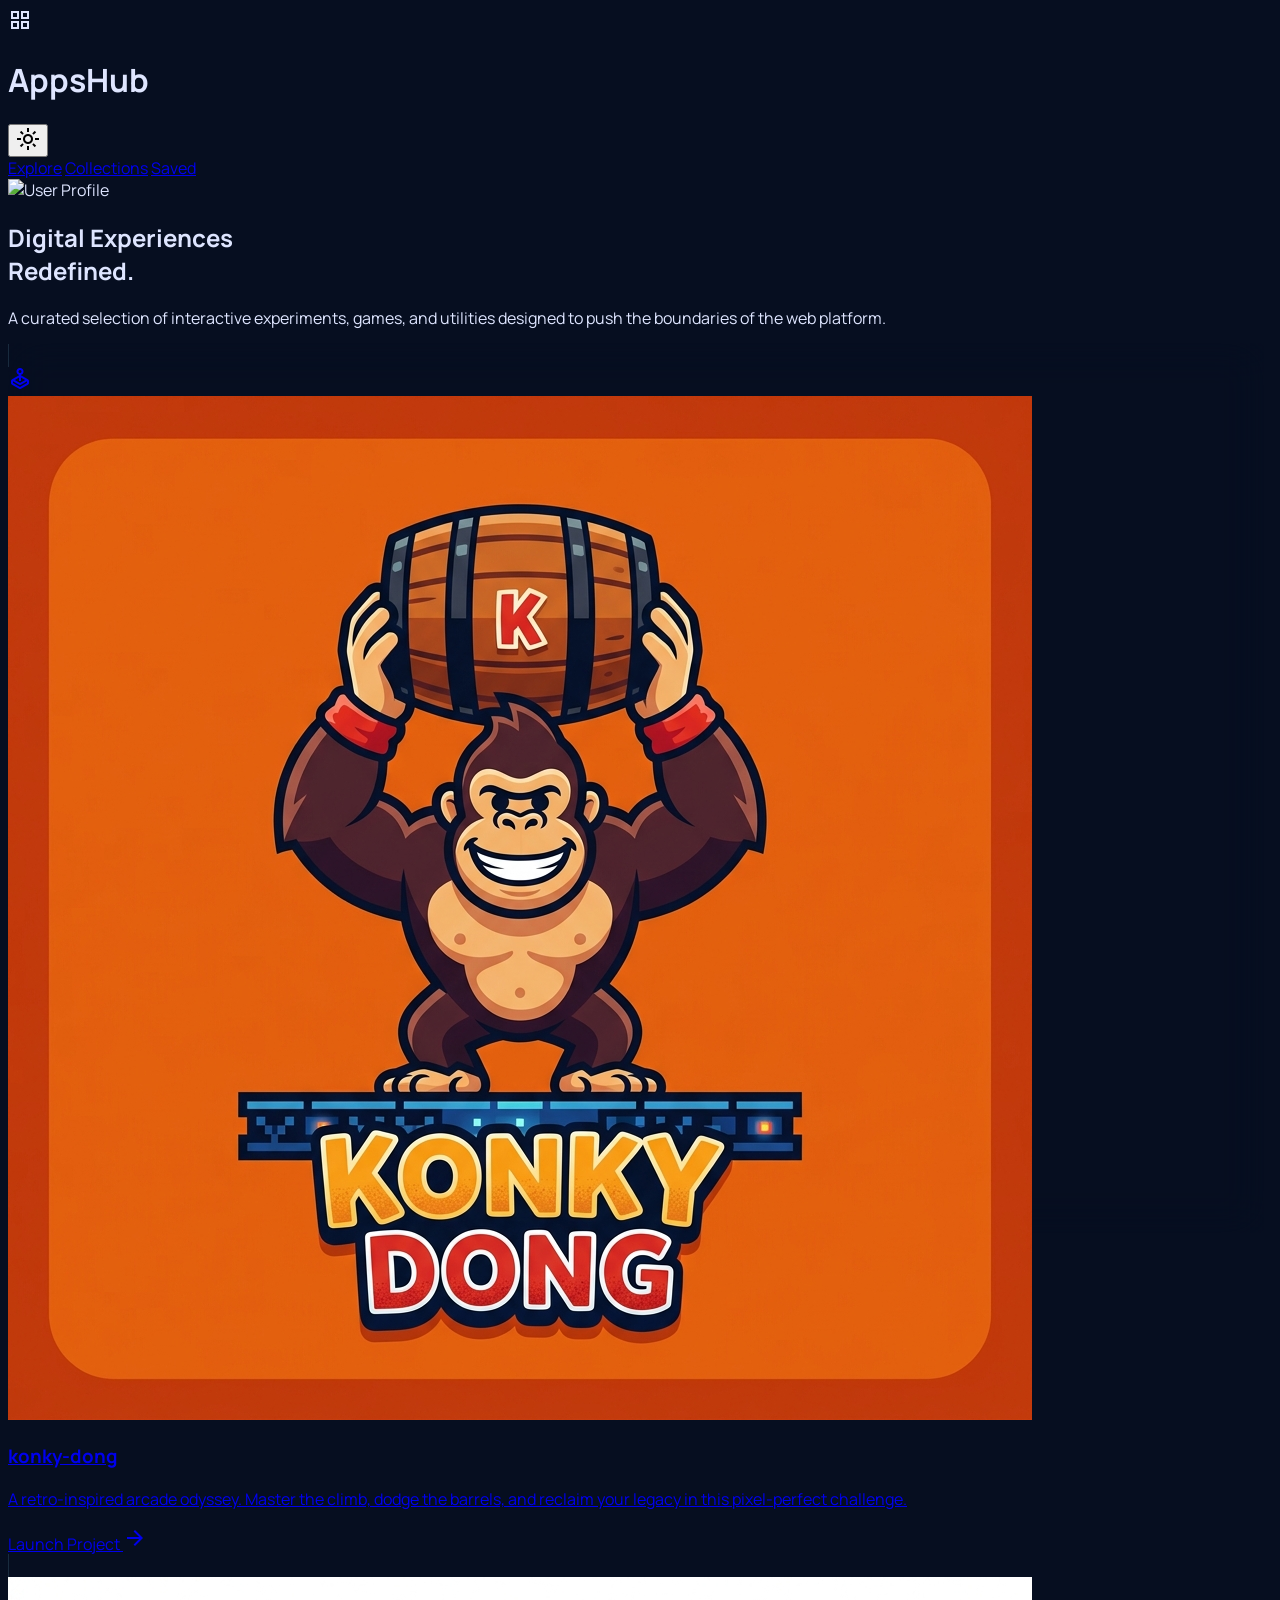
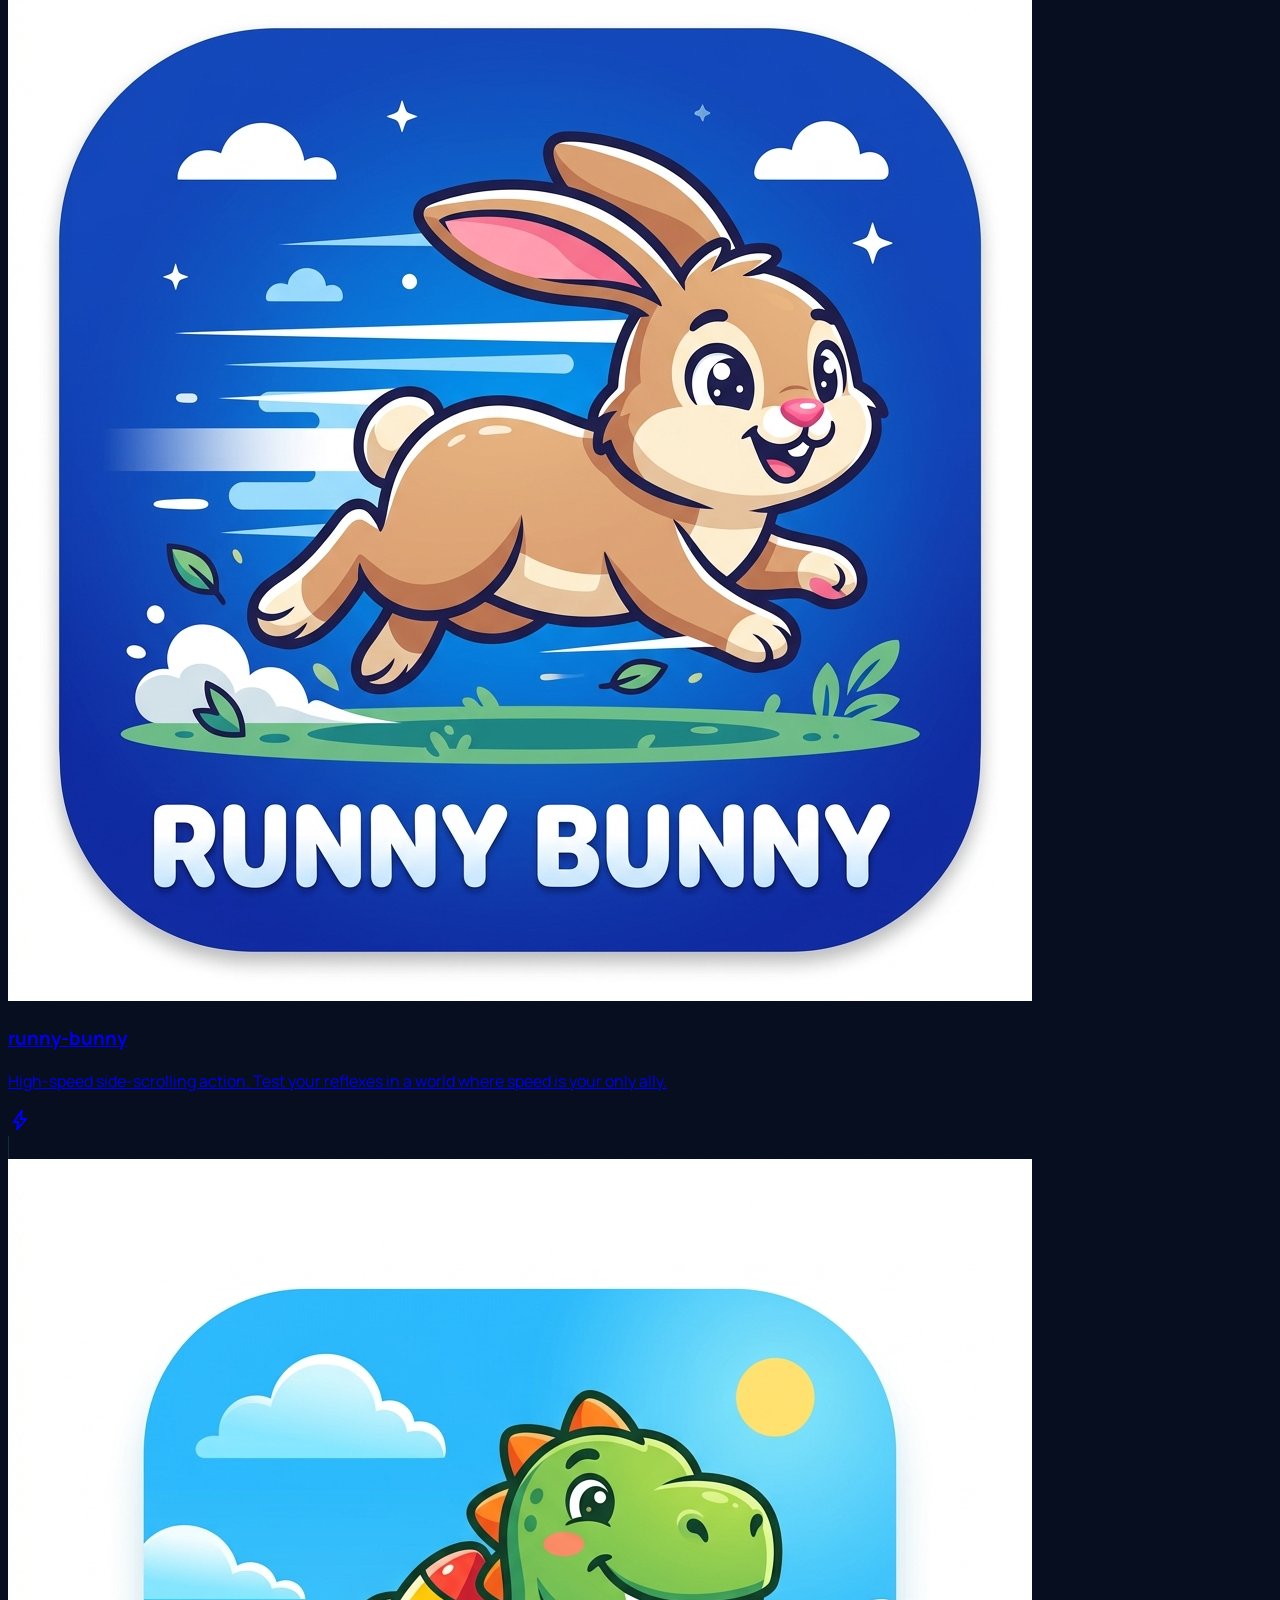
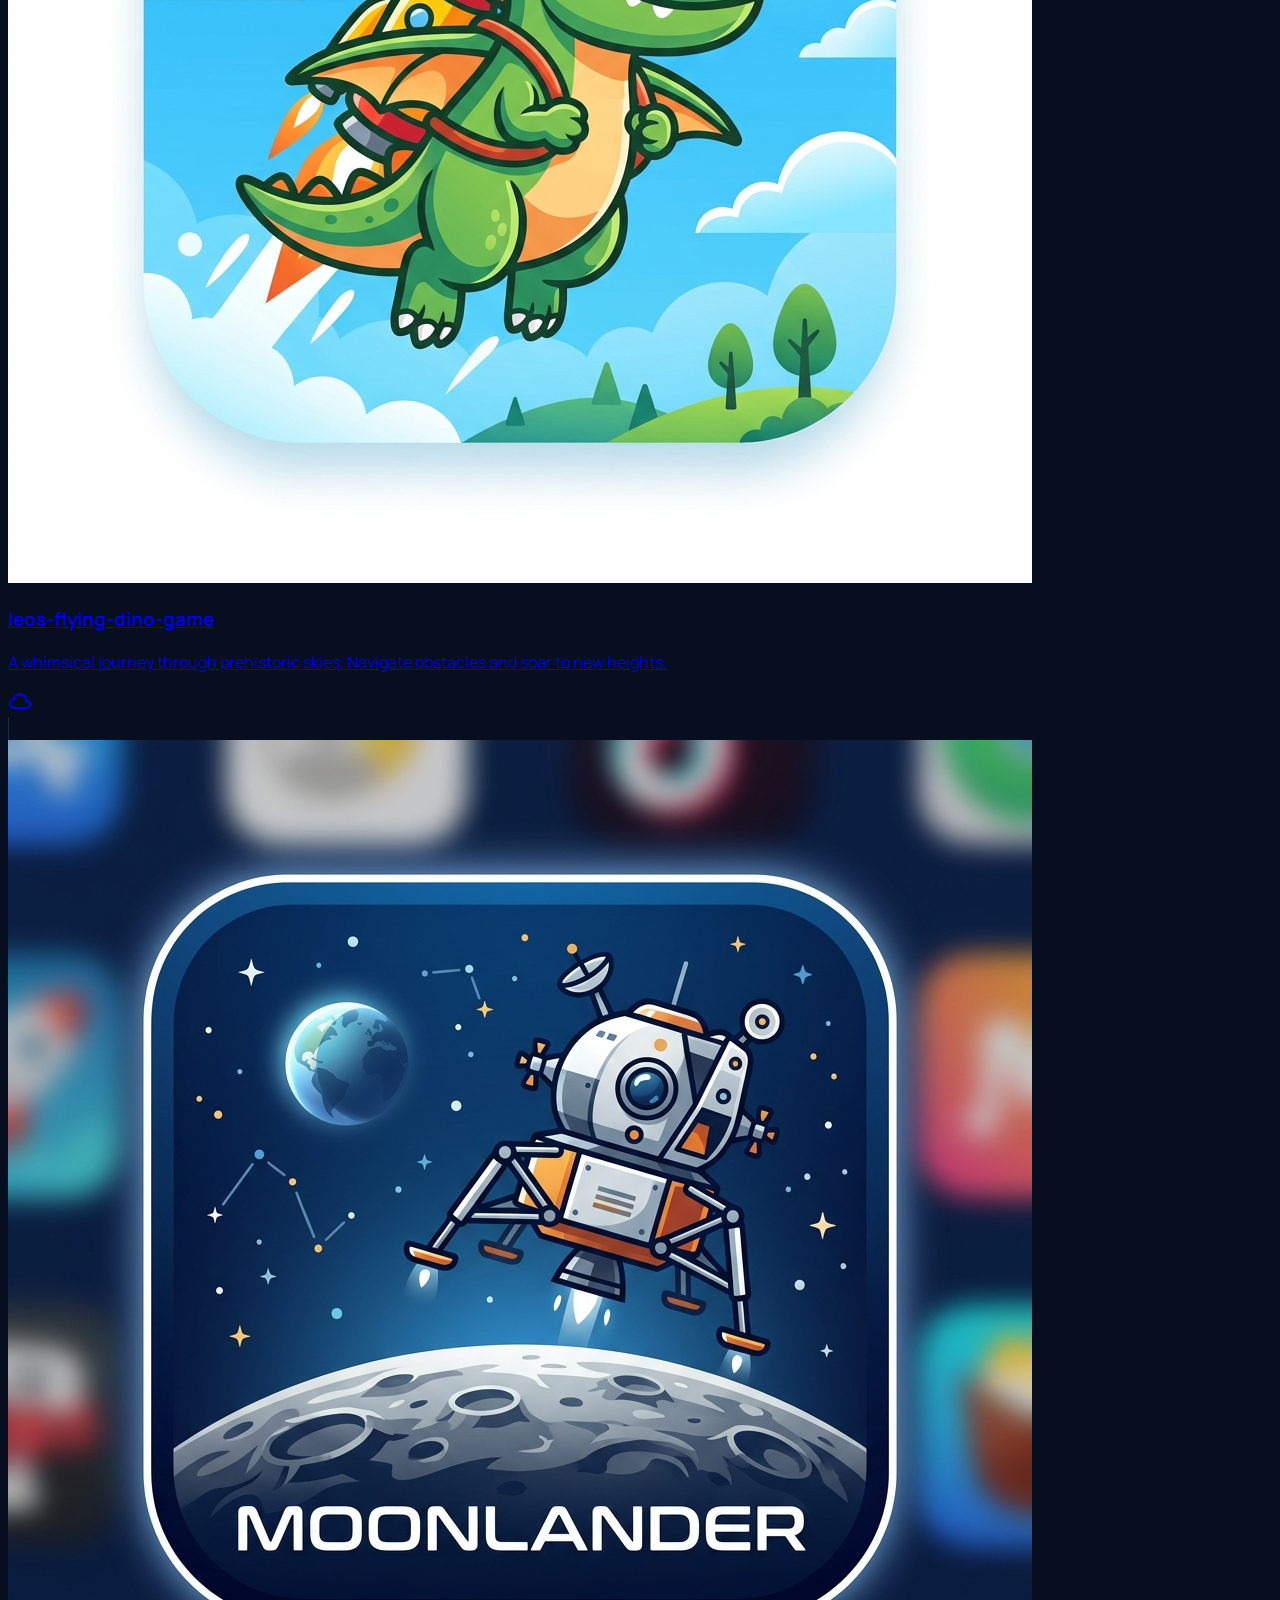
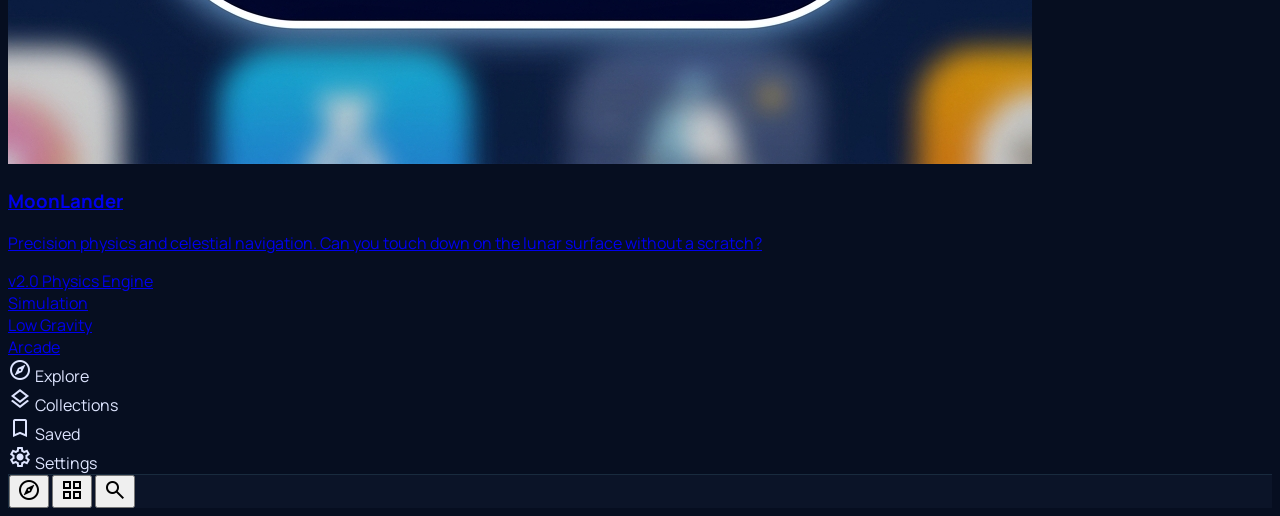
==== index.html @ 437bb584 "initialize AppsHub project with landing page, service worker, and app icons" ====
<!DOCTYPE html>

<html class="dark" lang="en"><head>
<meta charset="utf-8"/>
<meta content="width=device-width, initial-scale=1.0" name="viewport"/>
<title>AppsHub - The Ethereal Curator</title>
<script src="https://cdn.tailwindcss.com?plugins=forms,container-queries"></script>
<link href="https://fonts.googleapis.com/css2?family=Plus+Jakarta+Sans:wght@400;500;600;700;800&amp;family=Manrope:wght@400;500;600;700&amp;display=swap" rel="stylesheet"/>
<link href="https://fonts.googleapis.com/css2?family=Material+Symbols+Outlined:wght,FILL@100..700,0..1&amp;display=swap" rel="stylesheet"/>
<link href="https://fonts.googleapis.com/css2?family=Material+Symbols+Outlined:wght,FILL@100..700,0..1&amp;display=swap" rel="stylesheet"/>
<link rel="manifest" href="manifest.json">
<meta name="theme-color" content="#060e20">
<script>
    if ('serviceWorker' in navigator) {
        window.addEventListener('load', () => {
            navigator.serviceWorker.register('sw.js');
        });
    }

    // OS preference for dark mode
    if (localStorage.theme === 'dark' || (!('theme' in localStorage) && window.matchMedia('(prefers-color-scheme: dark)').matches)) {
        document.documentElement.classList.add('dark');
    } else {
        document.documentElement.classList.remove('dark');
    }

    function toggleTheme() {
        if (document.documentElement.classList.contains('dark')) {
            document.documentElement.classList.remove('dark');
            localStorage.theme = 'light';
        } else {
            document.documentElement.classList.add('dark');
            localStorage.theme = 'dark';
        }
    }
</script>
<script id="tailwind-config">
      tailwind.config = {
        darkMode: "class",
        theme: {
          extend: {
            "colors": {
                "on-primary-fixed": "#003f43",
                "tertiary-dim": "#874cff",
                "on-secondary-fixed-variant": "#950085",
                "tertiary": "#ac89ff",
                "surface-tint": "#8ff5ff",
                "surface-bright": "#1f2b49",
                "on-secondary-container": "#fff5f8",
                "surface-container": "#0f1930",
                "on-tertiary-fixed-variant": "#4700a7",
                "primary-dim": "#00deec",
                "on-tertiary": "#290067",
                "secondary-dim": "#ff59e3",
                "primary-fixed": "#00eefc",
                "on-secondary-fixed": "#640059",
                "surface-container-high": "#141f38",
                "on-background": "#dee5ff",
                "on-tertiary-container": "#f8f1ff",
                "error": "#ff716c",
                "on-error": "#490006",
                "on-error-container": "#ffa8a3",
                "surface-variant": "#192540",
                "background": "#060e20",
                "surface-container-highest": "#192540",
                "secondary-fixed-dim": "#ffa8e7",
                "error-dim": "#d7383b",
                "on-tertiary-fixed": "#1f0052",
                "inverse-primary": "#006a71",
                "error-container": "#9f0519",
                "on-secondary": "#42003a",
                "surface-dim": "#060e20",
                "primary": "#8ff5ff",
                "tertiary-fixed-dim": "#b190ff",
                "surface-container-low": "#091328",
                "on-surface-variant": "#a3aac4",
                "secondary-container": "#ad009b",
                "primary-fixed-dim": "#00deec",
                "tertiary-container": "#7000ff",
                "on-surface": "#dee5ff",
                "outline-variant": "#40485d",
                "on-primary-fixed-variant": "#005e64",
                "surface-container-lowest": "#000000",
                "inverse-on-surface": "#4d556b",
                "secondary": "#ff59e3",
                "secondary-fixed": "#ffbeeb",
                "inverse-surface": "#faf8ff",
                "on-primary": "#005d63",
                "primary-container": "#00eefc",
                "outline": "#6d758c",
                "surface": "#060e20",
                "on-primary-container": "#005359",
                "tertiary-fixed": "#bda1ff"
            },
            "borderRadius": {
                "DEFAULT": "0.25rem",
                "lg": "0.5rem",
                "xl": "1.5rem",
                "full": "9999px"
            },
            "fontFamily": {
                "headline": ["Plus Jakarta Sans"],
                "body": ["Manrope"],
                "label": ["Manrope"]
            }
          },
        },
      }
    </script>
<style>
        .material-symbols-outlined {
            font-variation-settings: 'FILL' 0, 'wght' 400, 'GRAD' 0, 'opsz' 24;
        }
        body {
            background-color: #060e20;
            color: #dee5ff;
            font-family: 'Manrope', sans-serif;
            overflow-x: hidden;
        }
        .glass-card {
            background: rgba(15, 25, 48, 0.6);
            backdrop-filter: blur(20px);
            border-top: 1px solid rgba(143, 245, 255, 0.1);
            border-left: 1px solid rgba(143, 245, 255, 0.1);
        }
    </style>
<style>
    body {
      min-height: max(884px, 100dvh);
    }
  </style>
  </head>
<body class="min-h-screen selection:bg-primary selection:text-on-primary">
<!-- TopAppBar Shell -->
<header class="fixed top-0 w-full z-50 flex justify-between items-center px-6 py-4 bg-[#060e20]/60 backdrop-blur-md shadow-[0_20px_40px_rgba(6,14,32,0.4)]">
<div class="flex items-center gap-4">
<span class="material-symbols-outlined text-[#00F0FF] text-2xl active:scale-95 transition-transform cursor-pointer" data-icon="grid_view">grid_view</span>
<h1 class="font-['Plus_Jakarta_Sans'] tracking-tighter text-2xl font-bold text-[#00F0FF]">AppsHub</h1>
</div>
<button onclick="toggleTheme()" class="ml-auto mr-4 w-10 h-10 rounded-full flex items-center justify-center bg-surface-container-high border border-primary/10 active:scale-95 transition-transform text-[#00F0FF]">
    <span class="material-symbols-outlined">light_mode</span>
</button>
<div class="hidden md:flex gap-8 items-center font-['Manrope'] text-sm uppercase tracking-widest font-medium">
<a class="text-[#00F0FF] hover:text-[#00F0FF] transition-colors" href="#">Explore</a>
<a class="text-[#a3aac4] hover:text-[#00F0FF] transition-colors" href="#">Collections</a>
<a class="text-[#a3aac4] hover:text-[#00F0FF] transition-colors" href="#">Saved</a>
</div>
<div class="w-10 h-10 rounded-full bg-surface-container-high flex items-center justify-center border border-primary/10 overflow-hidden active:scale-95 transition-transform cursor-pointer">
<img alt="User Profile" class="w-full h-full object-cover" data-alt="minimalist 3d avatar of a digital creator with neon cyan accents on a dark background" src="https://lh3.googleusercontent.com/aida-public/[base64]"/>
</div>
<div class="absolute bottom-0 left-0 right-0 bg-gradient-to-b from-[#00F0FF]/10 to-transparent h-[1px]"></div>
</header>
<main class="pt-32 pb-40 px-6 max-w-7xl mx-auto">
<!-- Hero Section -->
<section class="mb-20 text-center md:text-left">
<h2 class="font-headline text-5xl md:text-7xl font-extrabold tracking-tight mb-6 text-on-surface">
                Digital <span class="text-primary-fixed">Experiences</span><br/>Redefined.
            </h2>
<p class="font-body text-on-surface-variant text-lg max-w-2xl leading-relaxed">
                A curated selection of interactive experiments, games, and utilities designed to push the boundaries of the web platform.
            </p>
</section>
<!-- Project Grid (Asymmetrical Bento-inspired Layout) -->
<div class="grid grid-cols-1 md:grid-cols-12 gap-6">
<!-- Card 1: konky-dong -->
<a class="md:col-span-8 group relative overflow-hidden glass-card rounded-xl p-8 flex flex-col justify-between min-h-[400px] transition-all duration-500 hover:shadow-[0_0_50px_rgba(0,240,255,0.15)] active:scale-[0.98]" href="https://smeraner.github.io/konky-dong">
<div class="absolute top-0 right-0 p-8">
<span class="material-symbols-outlined text-primary-fixed text-6xl opacity-20 group-hover:opacity-40 transition-opacity" data-icon="joystick">joystick</span>
</div>
<div class="relative z-10">
<div class="w-12 h-12 rounded-full flex items-center justify-center mb-6 overflow-hidden">
<img src="assets/konky_dong_icon_1775982414871.png" alt="konky-dong" class="w-full h-full object-cover shadow-lg border border-primary/20 rounded-full">
</div>
<h3 class="font-headline text-3xl font-bold text-on-surface mb-2 tracking-tight">konky-dong</h3>
<p class="font-body text-on-surface-variant max-w-sm">A retro-inspired arcade odyssey. Master the climb, dodge the barrels, and reclaim your legacy in this pixel-perfect challenge.</p>
</div>
<div class="flex items-center gap-2 text-primary font-bold tracking-widest text-xs uppercase pt-8">
<span>Launch Project</span>
<span class="material-symbols-outlined text-sm" data-icon="arrow_forward">arrow_forward</span>
</div>
<div class="absolute inset-0 bg-gradient-to-br from-primary/5 to-transparent opacity-0 group-hover:opacity-100 transition-opacity"></div>
</a>
<!-- Card 2: runny-bunny -->
<a class="md:col-span-4 group relative overflow-hidden glass-card rounded-xl p-8 flex flex-col justify-between min-h-[400px] transition-all duration-500 hover:shadow-[0_0_50px_rgba(255,89,227,0.15)] active:scale-[0.98]" href="https://smeraner.github.io/runny-bunny">
<div class="relative z-10">
<div class="w-12 h-12 rounded-full flex items-center justify-center mb-6 overflow-hidden">
<img src="assets/runny_bunny_icon_1775982430842.png" alt="runny-bunny" class="w-full h-full object-cover shadow-lg border border-secondary/20 rounded-full">
</div>
<h3 class="font-headline text-2xl font-bold text-on-surface mb-2 tracking-tight">runny-bunny</h3>
<p class="font-body text-on-surface-variant text-sm">High-speed side-scrolling action. Test your reflexes in a world where speed is your only ally.</p>
</div>
<div class="relative mt-8 h-32 rounded-lg bg-surface-container-highest overflow-hidden">
<div class="absolute inset-0 bg-gradient-to-tr from-secondary/20 to-transparent"></div>
<span class="absolute bottom-4 right-4 material-symbols-outlined text-secondary/30 text-4xl" data-icon="bolt">bolt</span>
</div>
<div class="absolute inset-0 bg-gradient-to-br from-secondary/5 to-transparent opacity-0 group-hover:opacity-100 transition-opacity"></div>
</a>
<!-- Card 3: leos-flying-dino-game -->
<a class="md:col-span-5 group relative overflow-hidden glass-card rounded-xl p-8 flex flex-col justify-between min-h-[350px] transition-all duration-500 hover:shadow-[0_0_50px_rgba(143,245,255,0.1)] active:scale-[0.98]" href="https://smeraner.github.io/leos-flying-dino-game">
<div class="relative z-10">
<div class="w-12 h-12 rounded-full flex items-center justify-center mb-6 overflow-hidden">
<img src="assets/leos_dino_icon_1775982445099.png" alt="leos-flying-dino-game" class="w-full h-full object-cover shadow-lg border border-primary/20 rounded-full">
</div>
<h3 class="font-headline text-2xl font-bold text-on-surface mb-2 tracking-tight">leos-flying-dino-game</h3>
<p class="font-body text-on-surface-variant text-sm">A whimsical journey through prehistoric skies. Navigate obstacles and soar to new heights.</p>
</div>
<div class="absolute bottom-0 right-0 opacity-10 group-hover:opacity-20 transition-opacity p-4">
<span class="material-symbols-outlined text-9xl" data-icon="cloud">cloud</span>
</div>
</a>
<!-- Card 4: MoonLander -->
<a class="md:col-span-7 group relative overflow-hidden glass-card rounded-xl p-8 flex flex-col justify-between min-h-[350px] transition-all duration-500 hover:shadow-[0_0_50px_rgba(177,144,255,0.15)] active:scale-[0.98]" href="https://smeraner.github.io/MoonLander">
<div class="absolute top-0 right-0 w-full h-full">
<div class="absolute top-1/2 left-1/2 -translate-x-1/2 -translate-y-1/2 w-64 h-64 bg-tertiary/5 rounded-full blur-[80px]"></div>
</div>
<div class="relative z-10">
<div class="w-12 h-12 rounded-full flex items-center justify-center mb-6 overflow-hidden">
<img src="assets/moonlander_icon_1775982461334.png" alt="MoonLander" class="w-full h-full object-cover shadow-lg border border-tertiary/20 rounded-full">
</div>
<div class="flex justify-between items-start">
<div>
<h3 class="font-headline text-3xl font-bold text-on-surface mb-2 tracking-tight">MoonLander</h3>
<p class="font-body text-on-surface-variant max-w-md">Precision physics and celestial navigation. Can you touch down on the lunar surface without a scratch?</p>
</div>
<div class="hidden sm:block text-right">
<span class="block text-tertiary font-bold text-xl">v2.0</span>
<span class="text-on-surface-variant text-[10px] uppercase tracking-tighter">Physics Engine</span>
</div>
</div>
</div>
<div class="relative z-10 flex gap-4 pt-6 overflow-hidden">
<div class="px-4 py-2 rounded-full bg-surface-container-high text-xs font-medium border border-tertiary/10">Simulation</div>
<div class="px-4 py-2 rounded-full bg-surface-container-high text-xs font-medium border border-tertiary/10">Low Gravity</div>
<div class="px-4 py-2 rounded-full bg-surface-container-high text-xs font-medium border border-tertiary/10">Arcade</div>
</div>
</a>
</div>
</main>
<!-- BottomNavBar Shell (Mobile) -->
<nav class="md:hidden fixed bottom-0 w-full z-50 flex justify-around items-center pb-8 pt-2 bg-[#0b1426]/80 backdrop-blur-lg border-t border-[#00F0FF]/10 shadow-[0_-10px_30px_rgba(0,240,255,0.05)]">
<div class="flex flex-col items-center text-[#ff59e3] after:content-[''] after:w-1 after:h-1 after:bg-[#ff59e3] after:rounded-full after:mt-1 after:shadow-[0_0_10px_#ff59e3] cursor-pointer">
<span class="material-symbols-outlined" data-icon="explore">explore</span>
<span class="font-['Manrope'] text-[11px] font-medium uppercase tracking-widest mt-1">Explore</span>
</div>
<div class="flex flex-col items-center text-[#a3aac4] opacity-70 hover:text-[#00F0FF] transition-all cursor-pointer">
<span class="material-symbols-outlined" data-icon="layers">layers</span>
<span class="font-['Manrope'] text-[11px] font-medium uppercase tracking-widest mt-1">Collections</span>
</div>
<div class="flex flex-col items-center text-[#a3aac4] opacity-70 hover:text-[#00F0FF] transition-all cursor-pointer">
<span class="material-symbols-outlined" data-icon="bookmark">bookmark</span>
<span class="font-['Manrope'] text-[11px] font-medium uppercase tracking-widest mt-1">Saved</span>
</div>
<div class="flex flex-col items-center text-[#a3aac4] opacity-70 hover:text-[#00F0FF] transition-all cursor-pointer">
<span class="material-symbols-outlined" data-icon="settings">settings</span>
<span class="font-['Manrope'] text-[11px] font-medium uppercase tracking-widest mt-1">Settings</span>
</div>
</nav>
<!-- Desktop Floating Island Nav (Hidden in favor of TopAppBar but kept for structure) -->
<div class="hidden md:block fixed bottom-8 left-1/2 -translate-x-1/2 z-50">
<div class="flex gap-1 p-2 rounded-full glass-card border border-primary/10 shadow-2xl">
<button class="w-12 h-12 rounded-full flex items-center justify-center text-primary bg-primary/10 transition-all">
<span class="material-symbols-outlined" data-icon="explore">explore</span>
</button>
<button class="w-12 h-12 rounded-full flex items-center justify-center text-on-surface-variant hover:bg-surface-container-high transition-all">
<span class="material-symbols-outlined" data-icon="grid_view">grid_view</span>
</button>
<button class="w-12 h-12 rounded-full flex items-center justify-center text-on-surface-variant hover:bg-surface-container-high transition-all">
<span class="material-symbols-outlined" data-icon="search">search</span>
</button>
</div>
</div>
</body></html>
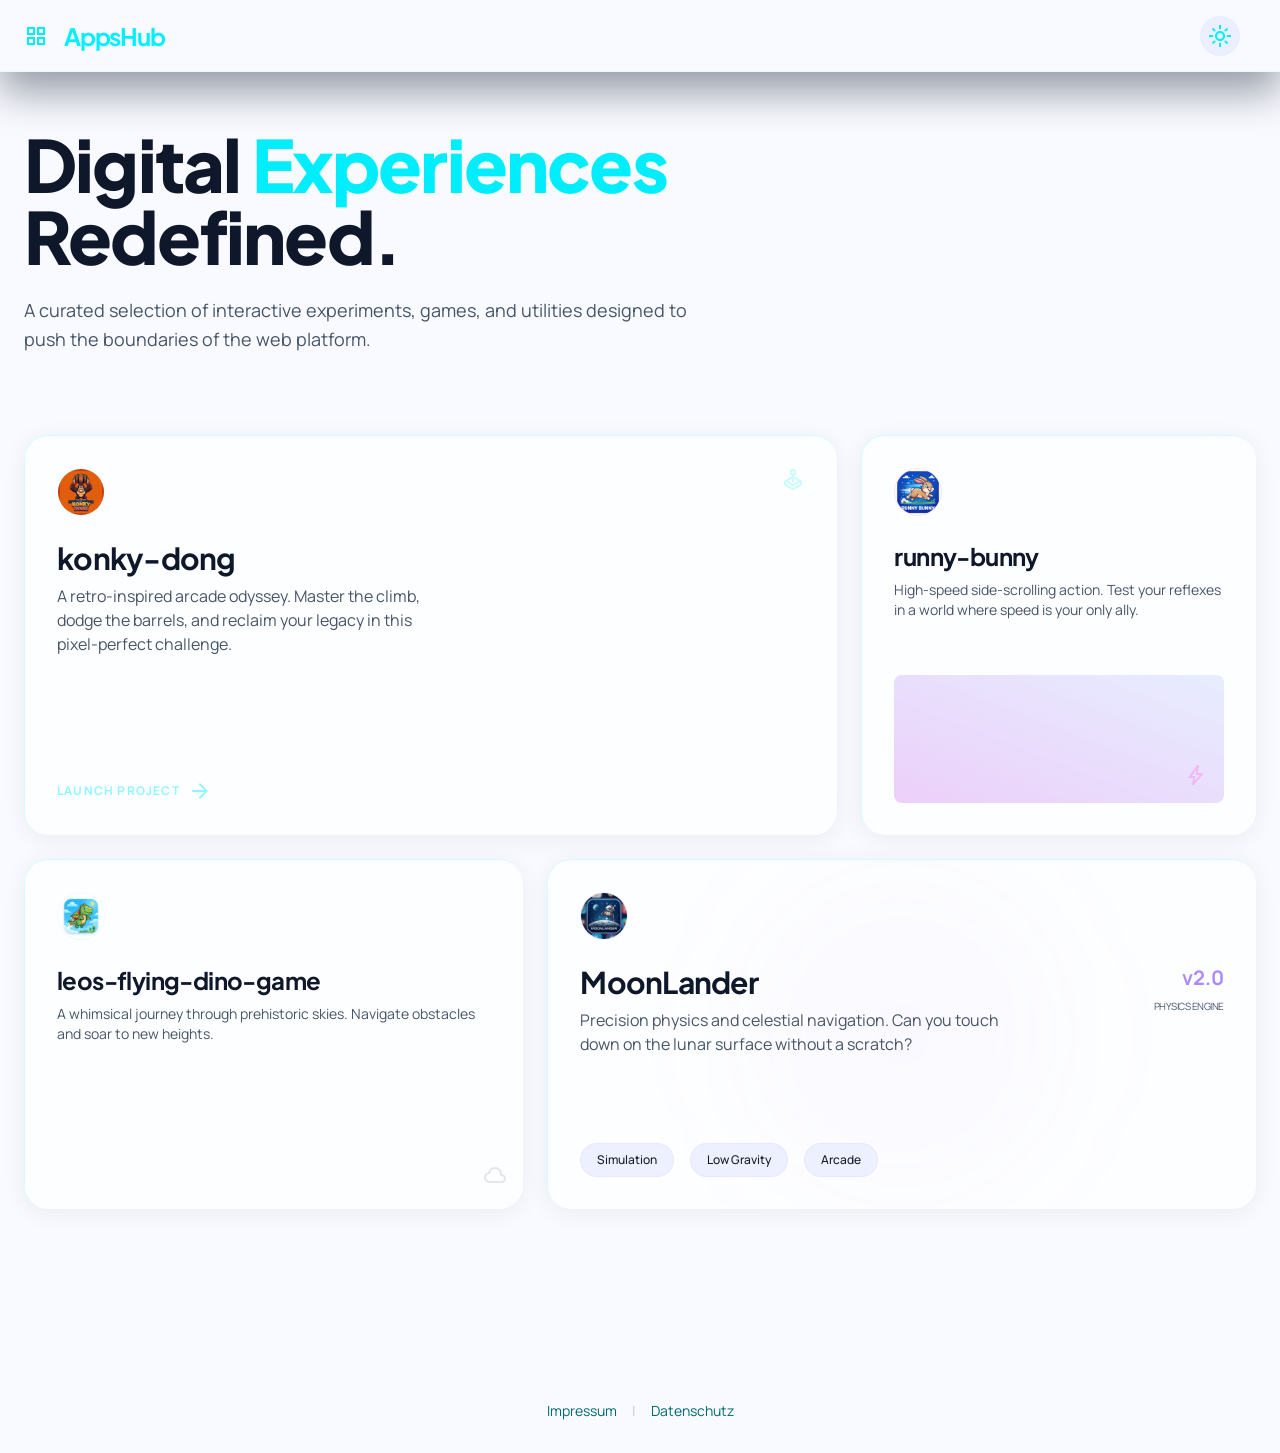
==== commit 94853b2d: "feat: implement Tailwind CSS styling, custom fonts, and static legal pages" ====
--- a/index.html
+++ b/index.html
@@ -1,13 +1,13 @@
 <!DOCTYPE html>
-
-<html class="dark" lang="en"><head>
+<html class="dark" lang="de">
+<head>
 <meta charset="utf-8"/>
 <meta content="width=device-width, initial-scale=1.0" name="viewport"/>
-<title>AppsHub - The Ethereal Curator</title>
-<script src="https://cdn.tailwindcss.com?plugins=forms,container-queries"></script>
-<link href="https://fonts.googleapis.com/css2?family=Plus+Jakarta+Sans:wght@400;500;600;700;800&amp;family=Manrope:wght@400;500;600;700&amp;display=swap" rel="stylesheet"/>
-<link href="https://fonts.googleapis.com/css2?family=Material+Symbols+Outlined:wght,FILL@100..700,0..1&amp;display=swap" rel="stylesheet"/>
-<link href="https://fonts.googleapis.com/css2?family=Material+Symbols+Outlined:wght,FILL@100..700,0..1&amp;display=swap" rel="stylesheet"/>
+<title>AppsHub – Game Gallery</title>
+<meta name="description" content="A curated gallery of interactive web games and experiments by smeraner. Play Konky Dong, Runny Bunny, Leo's Flying Dino Game, and MoonLander directly in your browser.">
+<!-- All resources self-hosted — zero external requests for GDPR compliance -->
+<link rel="stylesheet" href="style.css">
+<link rel="stylesheet" href="fonts.css">
 <link rel="manifest" href="manifest.json">
 <meta name="theme-color" content="#060e20">
 <script>
@@ -25,129 +25,64 @@
     }
 
     function toggleTheme() {
+        const icon = document.getElementById('theme-icon');
         if (document.documentElement.classList.contains('dark')) {
             document.documentElement.classList.remove('dark');
             localStorage.theme = 'light';
+            if (icon) icon.textContent = 'dark_mode';
         } else {
             document.documentElement.classList.add('dark');
             localStorage.theme = 'dark';
+            if (icon) icon.textContent = 'light_mode';
         }
     }
 </script>
-<script id="tailwind-config">
-      tailwind.config = {
-        darkMode: "class",
-        theme: {
-          extend: {
-            "colors": {
-                "on-primary-fixed": "#003f43",
-                "tertiary-dim": "#874cff",
-                "on-secondary-fixed-variant": "#950085",
-                "tertiary": "#ac89ff",
-                "surface-tint": "#8ff5ff",
-                "surface-bright": "#1f2b49",
-                "on-secondary-container": "#fff5f8",
-                "surface-container": "#0f1930",
-                "on-tertiary-fixed-variant": "#4700a7",
-                "primary-dim": "#00deec",
-                "on-tertiary": "#290067",
-                "secondary-dim": "#ff59e3",
-                "primary-fixed": "#00eefc",
-                "on-secondary-fixed": "#640059",
-                "surface-container-high": "#141f38",
-                "on-background": "#dee5ff",
-                "on-tertiary-container": "#f8f1ff",
-                "error": "#ff716c",
-                "on-error": "#490006",
-                "on-error-container": "#ffa8a3",
-                "surface-variant": "#192540",
-                "background": "#060e20",
-                "surface-container-highest": "#192540",
-                "secondary-fixed-dim": "#ffa8e7",
-                "error-dim": "#d7383b",
-                "on-tertiary-fixed": "#1f0052",
-                "inverse-primary": "#006a71",
-                "error-container": "#9f0519",
-                "on-secondary": "#42003a",
-                "surface-dim": "#060e20",
-                "primary": "#8ff5ff",
-                "tertiary-fixed-dim": "#b190ff",
-                "surface-container-low": "#091328",
-                "on-surface-variant": "#a3aac4",
-                "secondary-container": "#ad009b",
-                "primary-fixed-dim": "#00deec",
-                "tertiary-container": "#7000ff",
-                "on-surface": "#dee5ff",
-                "outline-variant": "#40485d",
-                "on-primary-fixed-variant": "#005e64",
-                "surface-container-lowest": "#000000",
-                "inverse-on-surface": "#4d556b",
-                "secondary": "#ff59e3",
-                "secondary-fixed": "#ffbeeb",
-                "inverse-surface": "#faf8ff",
-                "on-primary": "#005d63",
-                "primary-container": "#00eefc",
-                "outline": "#6d758c",
-                "surface": "#060e20",
-                "on-primary-container": "#005359",
-                "tertiary-fixed": "#bda1ff"
-            },
-            "borderRadius": {
-                "DEFAULT": "0.25rem",
-                "lg": "0.5rem",
-                "xl": "1.5rem",
-                "full": "9999px"
-            },
-            "fontFamily": {
-                "headline": ["Plus Jakarta Sans"],
-                "body": ["Manrope"],
-                "label": ["Manrope"]
-            }
-          },
-        },
-      }
-    </script>
-<style>
-        .material-symbols-outlined {
-            font-variation-settings: 'FILL' 0, 'wght' 400, 'GRAD' 0, 'opsz' 24;
-        }
-        body {
-            background-color: #060e20;
-            color: #dee5ff;
-            font-family: 'Manrope', sans-serif;
-            overflow-x: hidden;
-        }
-        .glass-card {
-            background: rgba(15, 25, 48, 0.6);
-            backdrop-filter: blur(20px);
-            border-top: 1px solid rgba(143, 245, 255, 0.1);
-            border-left: 1px solid rgba(143, 245, 255, 0.1);
-        }
-    </style>
 <style>
     body {
-      min-height: max(884px, 100dvh);
+        background-color: #060e20;
+        color: #dee5ff;
+        font-family: 'Manrope', sans-serif;
+        overflow-x: hidden;
+        min-height: max(884px, 100dvh);
     }
-  </style>
-  </head>
+    .glass-card {
+        background: rgba(15, 25, 48, 0.6);
+        backdrop-filter: blur(20px);
+        border-top: 1px solid rgba(143, 245, 255, 0.1);
+        border-left: 1px solid rgba(143, 245, 255, 0.1);
+    }
+    /* Light mode overrides */
+    html:not(.dark) body {
+        background-color: #f8faff;
+        color: #1a1a2e;
+    }
+    html:not(.dark) .glass-card {
+        background: rgba(255, 255, 255, 0.7);
+        border-top: 1px solid rgba(0, 240, 255, 0.15);
+        border-left: 1px solid rgba(0, 240, 255, 0.15);
+        box-shadow: 0 4px 24px rgba(0, 0, 0, 0.06);
+    }
+    html:not(.dark) .text-on-surface,
+    html:not(.dark) .font-headline { color: #0f172a; }
+    html:not(.dark) .text-on-surface-variant { color: #475569; }
+    html:not(.dark) header { background: rgba(248, 250, 255, 0.7) !important; }
+    html:not(.dark) nav { background: rgba(248, 250, 255, 0.85) !important; }
+    html:not(.dark) .bg-surface-container-high { background: rgba(226, 232, 255, 0.6); }
+    html:not(.dark) .bg-surface-container-highest { background: rgba(210, 220, 255, 0.5); }
+    html:not(.dark) footer { color: #475569; }
+    html:not(.dark) footer a { color: #006a71; }
+</style>
+</head>
 <body class="min-h-screen selection:bg-primary selection:text-on-primary">
 <!-- TopAppBar Shell -->
 <header class="fixed top-0 w-full z-50 flex justify-between items-center px-6 py-4 bg-[#060e20]/60 backdrop-blur-md shadow-[0_20px_40px_rgba(6,14,32,0.4)]">
 <div class="flex items-center gap-4">
-<span class="material-symbols-outlined text-[#00F0FF] text-2xl active:scale-95 transition-transform cursor-pointer" data-icon="grid_view">grid_view</span>
+<span class="material-symbols-outlined text-[#00F0FF] text-2xl">grid_view</span>
 <h1 class="font-['Plus_Jakarta_Sans'] tracking-tighter text-2xl font-bold text-[#00F0FF]">AppsHub</h1>
 </div>
-<button onclick="toggleTheme()" class="ml-auto mr-4 w-10 h-10 rounded-full flex items-center justify-center bg-surface-container-high border border-primary/10 active:scale-95 transition-transform text-[#00F0FF]">
-    <span class="material-symbols-outlined">light_mode</span>
+<button id="theme-toggle" onclick="toggleTheme()" aria-label="Farbschema wechseln" class="ml-auto mr-4 w-10 h-10 rounded-full flex items-center justify-center bg-surface-container-high border border-primary/10 active:scale-95 transition-transform text-[#00F0FF]">
+    <span id="theme-icon" class="material-symbols-outlined">light_mode</span>
 </button>
-<div class="hidden md:flex gap-8 items-center font-['Manrope'] text-sm uppercase tracking-widest font-medium">
-<a class="text-[#00F0FF] hover:text-[#00F0FF] transition-colors" href="#">Explore</a>
-<a class="text-[#a3aac4] hover:text-[#00F0FF] transition-colors" href="#">Collections</a>
-<a class="text-[#a3aac4] hover:text-[#00F0FF] transition-colors" href="#">Saved</a>
-</div>
-<div class="w-10 h-10 rounded-full bg-surface-container-high flex items-center justify-center border border-primary/10 overflow-hidden active:scale-95 transition-transform cursor-pointer">
-<img alt="User Profile" class="w-full h-full object-cover" data-alt="minimalist 3d avatar of a digital creator with neon cyan accents on a dark background" src="https://lh3.googleusercontent.com/aida-public/[base64]"/>
-</div>
 <div class="absolute bottom-0 left-0 right-0 bg-gradient-to-b from-[#00F0FF]/10 to-transparent h-[1px]"></div>
 </header>
 <main class="pt-32 pb-40 px-6 max-w-7xl mx-auto">
@@ -163,59 +98,59 @@
 <!-- Project Grid (Asymmetrical Bento-inspired Layout) -->
 <div class="grid grid-cols-1 md:grid-cols-12 gap-6">
 <!-- Card 1: konky-dong -->
-<a class="md:col-span-8 group relative overflow-hidden glass-card rounded-xl p-8 flex flex-col justify-between min-h-[400px] transition-all duration-500 hover:shadow-[0_0_50px_rgba(0,240,255,0.15)] active:scale-[0.98]" href="https://smeraner.github.io/konky-dong">
+<a id="card-konky-dong" class="md:col-span-8 group relative overflow-hidden glass-card rounded-xl p-8 flex flex-col justify-between min-h-[400px] transition-all duration-500 hover:shadow-[0_0_50px_rgba(0,240,255,0.15)] active:scale-[0.98]" href="https://smeraner.github.io/konky-dong">
 <div class="absolute top-0 right-0 p-8">
-<span class="material-symbols-outlined text-primary-fixed text-6xl opacity-20 group-hover:opacity-40 transition-opacity" data-icon="joystick">joystick</span>
+<span class="material-symbols-outlined text-primary-fixed text-6xl opacity-20 group-hover:opacity-40 transition-opacity">joystick</span>
 </div>
 <div class="relative z-10">
 <div class="w-12 h-12 rounded-full flex items-center justify-center mb-6 overflow-hidden">
-<img src="assets/konky_dong_icon_1775982414871.png" alt="konky-dong" class="w-full h-full object-cover shadow-lg border border-primary/20 rounded-full">
+<img src="assets/konky_dong_icon_1775982414871.png" alt="konky-dong" class="w-full h-full object-cover shadow-lg border border-primary/20 rounded-full" loading="lazy">
 </div>
 <h3 class="font-headline text-3xl font-bold text-on-surface mb-2 tracking-tight">konky-dong</h3>
 <p class="font-body text-on-surface-variant max-w-sm">A retro-inspired arcade odyssey. Master the climb, dodge the barrels, and reclaim your legacy in this pixel-perfect challenge.</p>
 </div>
 <div class="flex items-center gap-2 text-primary font-bold tracking-widest text-xs uppercase pt-8">
 <span>Launch Project</span>
-<span class="material-symbols-outlined text-sm" data-icon="arrow_forward">arrow_forward</span>
+<span class="material-symbols-outlined text-sm">arrow_forward</span>
 </div>
 <div class="absolute inset-0 bg-gradient-to-br from-primary/5 to-transparent opacity-0 group-hover:opacity-100 transition-opacity"></div>
 </a>
 <!-- Card 2: runny-bunny -->
-<a class="md:col-span-4 group relative overflow-hidden glass-card rounded-xl p-8 flex flex-col justify-between min-h-[400px] transition-all duration-500 hover:shadow-[0_0_50px_rgba(255,89,227,0.15)] active:scale-[0.98]" href="https://smeraner.github.io/runny-bunny">
+<a id="card-runny-bunny" class="md:col-span-4 group relative overflow-hidden glass-card rounded-xl p-8 flex flex-col justify-between min-h-[400px] transition-all duration-500 hover:shadow-[0_0_50px_rgba(255,89,227,0.15)] active:scale-[0.98]" href="https://smeraner.github.io/runny-bunny">
 <div class="relative z-10">
 <div class="w-12 h-12 rounded-full flex items-center justify-center mb-6 overflow-hidden">
-<img src="assets/runny_bunny_icon_1775982430842.png" alt="runny-bunny" class="w-full h-full object-cover shadow-lg border border-secondary/20 rounded-full">
+<img src="assets/runny_bunny_icon_1775982430842.png" alt="runny-bunny" class="w-full h-full object-cover shadow-lg border border-secondary/20 rounded-full" loading="lazy">
 </div>
 <h3 class="font-headline text-2xl font-bold text-on-surface mb-2 tracking-tight">runny-bunny</h3>
 <p class="font-body text-on-surface-variant text-sm">High-speed side-scrolling action. Test your reflexes in a world where speed is your only ally.</p>
 </div>
 <div class="relative mt-8 h-32 rounded-lg bg-surface-container-highest overflow-hidden">
 <div class="absolute inset-0 bg-gradient-to-tr from-secondary/20 to-transparent"></div>
-<span class="absolute bottom-4 right-4 material-symbols-outlined text-secondary/30 text-4xl" data-icon="bolt">bolt</span>
+<span class="absolute bottom-4 right-4 material-symbols-outlined text-secondary/30 text-4xl">bolt</span>
 </div>
 <div class="absolute inset-0 bg-gradient-to-br from-secondary/5 to-transparent opacity-0 group-hover:opacity-100 transition-opacity"></div>
 </a>
 <!-- Card 3: leos-flying-dino-game -->
-<a class="md:col-span-5 group relative overflow-hidden glass-card rounded-xl p-8 flex flex-col justify-between min-h-[350px] transition-all duration-500 hover:shadow-[0_0_50px_rgba(143,245,255,0.1)] active:scale-[0.98]" href="https://smeraner.github.io/leos-flying-dino-game">
+<a id="card-leos-dino" class="md:col-span-5 group relative overflow-hidden glass-card rounded-xl p-8 flex flex-col justify-between min-h-[350px] transition-all duration-500 hover:shadow-[0_0_50px_rgba(143,245,255,0.1)] active:scale-[0.98]" href="https://smeraner.github.io/leos-flying-dino-game">
 <div class="relative z-10">
 <div class="w-12 h-12 rounded-full flex items-center justify-center mb-6 overflow-hidden">
-<img src="assets/leos_dino_icon_1775982445099.png" alt="leos-flying-dino-game" class="w-full h-full object-cover shadow-lg border border-primary/20 rounded-full">
+<img src="assets/leos_dino_icon_1775982445099.png" alt="leos-flying-dino-game" class="w-full h-full object-cover shadow-lg border border-primary/20 rounded-full" loading="lazy">
 </div>
 <h3 class="font-headline text-2xl font-bold text-on-surface mb-2 tracking-tight">leos-flying-dino-game</h3>
 <p class="font-body text-on-surface-variant text-sm">A whimsical journey through prehistoric skies. Navigate obstacles and soar to new heights.</p>
 </div>
 <div class="absolute bottom-0 right-0 opacity-10 group-hover:opacity-20 transition-opacity p-4">
-<span class="material-symbols-outlined text-9xl" data-icon="cloud">cloud</span>
+<span class="material-symbols-outlined text-9xl">cloud</span>
 </div>
 </a>
 <!-- Card 4: MoonLander -->
-<a class="md:col-span-7 group relative overflow-hidden glass-card rounded-xl p-8 flex flex-col justify-between min-h-[350px] transition-all duration-500 hover:shadow-[0_0_50px_rgba(177,144,255,0.15)] active:scale-[0.98]" href="https://smeraner.github.io/MoonLander">
+<a id="card-moonlander" class="md:col-span-7 group relative overflow-hidden glass-card rounded-xl p-8 flex flex-col justify-between min-h-[350px] transition-all duration-500 hover:shadow-[0_0_50px_rgba(177,144,255,0.15)] active:scale-[0.98]" href="https://smeraner.github.io/MoonLander">
 <div class="absolute top-0 right-0 w-full h-full">
 <div class="absolute top-1/2 left-1/2 -translate-x-1/2 -translate-y-1/2 w-64 h-64 bg-tertiary/5 rounded-full blur-[80px]"></div>
 </div>
 <div class="relative z-10">
 <div class="w-12 h-12 rounded-full flex items-center justify-center mb-6 overflow-hidden">
-<img src="assets/moonlander_icon_1775982461334.png" alt="MoonLander" class="w-full h-full object-cover shadow-lg border border-tertiary/20 rounded-full">
+<img src="assets/moonlander_icon_1775982461334.png" alt="MoonLander" class="w-full h-full object-cover shadow-lg border border-tertiary/20 rounded-full" loading="lazy">
 </div>
 <div class="flex justify-between items-start">
 <div>
@@ -236,37 +171,12 @@
 </a>
 </div>
 </main>
-<!-- BottomNavBar Shell (Mobile) -->
-<nav class="md:hidden fixed bottom-0 w-full z-50 flex justify-around items-center pb-8 pt-2 bg-[#0b1426]/80 backdrop-blur-lg border-t border-[#00F0FF]/10 shadow-[0_-10px_30px_rgba(0,240,255,0.05)]">
-<div class="flex flex-col items-center text-[#ff59e3] after:content-[''] after:w-1 after:h-1 after:bg-[#ff59e3] after:rounded-full after:mt-1 after:shadow-[0_0_10px_#ff59e3] cursor-pointer">
-<span class="material-symbols-outlined" data-icon="explore">explore</span>
-<span class="font-['Manrope'] text-[11px] font-medium uppercase tracking-widest mt-1">Explore</span>
-</div>
-<div class="flex flex-col items-center text-[#a3aac4] opacity-70 hover:text-[#00F0FF] transition-all cursor-pointer">
-<span class="material-symbols-outlined" data-icon="layers">layers</span>
-<span class="font-['Manrope'] text-[11px] font-medium uppercase tracking-widest mt-1">Collections</span>
-</div>
-<div class="flex flex-col items-center text-[#a3aac4] opacity-70 hover:text-[#00F0FF] transition-all cursor-pointer">
-<span class="material-symbols-outlined" data-icon="bookmark">bookmark</span>
-<span class="font-['Manrope'] text-[11px] font-medium uppercase tracking-widest mt-1">Saved</span>
-</div>
-<div class="flex flex-col items-center text-[#a3aac4] opacity-70 hover:text-[#00F0FF] transition-all cursor-pointer">
-<span class="material-symbols-outlined" data-icon="settings">settings</span>
-<span class="font-['Manrope'] text-[11px] font-medium uppercase tracking-widest mt-1">Settings</span>
-</div>
-</nav>
-<!-- Desktop Floating Island Nav (Hidden in favor of TopAppBar but kept for structure) -->
-<div class="hidden md:block fixed bottom-8 left-1/2 -translate-x-1/2 z-50">
-<div class="flex gap-1 p-2 rounded-full glass-card border border-primary/10 shadow-2xl">
-<button class="w-12 h-12 rounded-full flex items-center justify-center text-primary bg-primary/10 transition-all">
-<span class="material-symbols-outlined" data-icon="explore">explore</span>
-</button>
-<button class="w-12 h-12 rounded-full flex items-center justify-center text-on-surface-variant hover:bg-surface-container-high transition-all">
-<span class="material-symbols-outlined" data-icon="grid_view">grid_view</span>
-</button>
-<button class="w-12 h-12 rounded-full flex items-center justify-center text-on-surface-variant hover:bg-surface-container-high transition-all">
-<span class="material-symbols-outlined" data-icon="search">search</span>
-</button>
-</div>
-</div>
-</body></html>+
+<!-- Footer with legal links -->
+<footer class="text-center py-8 px-6 text-sm text-on-surface-variant font-body" style="font-family: 'Manrope', sans-serif;">
+  <a href="impressum.html" class="text-primary-dim hover:underline mx-3">Impressum</a>
+  <span class="opacity-30">|</span>
+  <a href="datenschutz.html" class="text-primary-dim hover:underline mx-3">Datenschutz</a>
+</footer>
+</body>
+</html>
--- a/style.css
+++ b/style.css
@@ -0,0 +1 @@
+*,:after,:before{--tw-border-spacing-x:0;--tw-border-spacing-y:0;--tw-translate-x:0;--tw-translate-y:0;--tw-rotate:0;--tw-skew-x:0;--tw-skew-y:0;--tw-scale-x:1;--tw-scale-y:1;--tw-pan-x: ;--tw-pan-y: ;--tw-pinch-zoom: ;--tw-scroll-snap-strictness:proximity;--tw-gradient-from-position: ;--tw-gradient-via-position: ;--tw-gradient-to-position: ;--tw-ordinal: ;--tw-slashed-zero: ;--tw-numeric-figure: ;--tw-numeric-spacing: ;--tw-numeric-fraction: ;--tw-ring-inset: ;--tw-ring-offset-width:0px;--tw-ring-offset-color:#fff;--tw-ring-color:rgba(59,130,246,.5);--tw-ring-offset-shadow:0 0 #0000;--tw-ring-shadow:0 0 #0000;--tw-shadow:0 0 #0000;--tw-shadow-colored:0 0 #0000;--tw-blur: ;--tw-brightness: ;--tw-contrast: ;--tw-grayscale: ;--tw-hue-rotate: ;--tw-invert: ;--tw-saturate: ;--tw-sepia: ;--tw-drop-shadow: ;--tw-backdrop-blur: ;--tw-backdrop-brightness: ;--tw-backdrop-contrast: ;--tw-backdrop-grayscale: ;--tw-backdrop-hue-rotate: ;--tw-backdrop-invert: ;--tw-backdrop-opacity: ;--tw-backdrop-saturate: ;--tw-backdrop-sepia: ;--tw-contain-size: ;--tw-contain-layout: ;--tw-contain-paint: ;--tw-contain-style: }::backdrop{--tw-border-spacing-x:0;--tw-border-spacing-y:0;--tw-translate-x:0;--tw-translate-y:0;--tw-rotate:0;--tw-skew-x:0;--tw-skew-y:0;--tw-scale-x:1;--tw-scale-y:1;--tw-pan-x: ;--tw-pan-y: ;--tw-pinch-zoom: ;--tw-scroll-snap-strictness:proximity;--tw-gradient-from-position: ;--tw-gradient-via-position: ;--tw-gradient-to-position: ;--tw-ordinal: ;--tw-slashed-zero: ;--tw-numeric-figure: ;--tw-numeric-spacing: ;--tw-numeric-fraction: ;--tw-ring-inset: ;--tw-ring-offset-width:0px;--tw-ring-offset-color:#fff;--tw-ring-color:rgba(59,130,246,.5);--tw-ring-offset-shadow:0 0 #0000;--tw-ring-shadow:0 0 #0000;--tw-shadow:0 0 #0000;--tw-shadow-colored:0 0 #0000;--tw-blur: ;--tw-brightness: ;--tw-contrast: ;--tw-grayscale: ;--tw-hue-rotate: ;--tw-invert: ;--tw-saturate: ;--tw-sepia: ;--tw-drop-shadow: ;--tw-backdrop-blur: ;--tw-backdrop-brightness: ;--tw-backdrop-contrast: ;--tw-backdrop-grayscale: ;--tw-backdrop-hue-rotate: ;--tw-backdrop-invert: ;--tw-backdrop-opacity: ;--tw-backdrop-saturate: ;--tw-backdrop-sepia: ;--tw-contain-size: ;--tw-contain-layout: ;--tw-contain-paint: ;--tw-contain-style: }/*! tailwindcss v3.4.19 | MIT License | https://tailwindcss.com*/*,:after,:before{box-sizing:border-box;border:0 solid #e5e7eb}:after,:before{--tw-content:""}:host,html{line-height:1.5;-webkit-text-size-adjust:100%;-moz-tab-size:4;-o-tab-size:4;tab-size:4;font-family:ui-sans-serif,system-ui,sans-serif,Apple Color Emoji,Segoe UI Emoji,Segoe UI Symbol,Noto Color Emoji;font-feature-settings:normal;font-variation-settings:normal;-webkit-tap-highlight-color:transparent}body{margin:0;line-height:inherit}hr{height:0;color:inherit;border-top-width:1px}abbr:where([title]){-webkit-text-decoration:underline dotted;text-decoration:underline dotted}h1,h2,h3,h4,h5,h6{font-size:inherit;font-weight:inherit}a{color:inherit;text-decoration:inherit}b,strong{font-weight:bolder}code,kbd,pre,samp{font-family:ui-monospace,SFMono-Regular,Menlo,Monaco,Consolas,Liberation Mono,Courier New,monospace;font-feature-settings:normal;font-variation-settings:normal;font-size:1em}small{font-size:80%}sub,sup{font-size:75%;line-height:0;position:relative;vertical-align:baseline}sub{bottom:-.25em}sup{top:-.5em}table{text-indent:0;border-color:inherit;border-collapse:collapse}button,input,optgroup,select,textarea{font-family:inherit;font-feature-settings:inherit;font-variation-settings:inherit;font-size:100%;font-weight:inherit;line-height:inherit;letter-spacing:inherit;color:inherit;margin:0;padding:0}button,select{text-transform:none}button,input:where([type=button]),input:where([type=reset]),input:where([type=submit]){-webkit-appearance:button;background-color:transparent;background-image:none}:-moz-focusring{outline:auto}:-moz-ui-invalid{box-shadow:none}progress{vertical-align:baseline}::-webkit-inner-spin-button,::-webkit-outer-spin-button{height:auto}[type=search]{-webkit-appearance:textfield;outline-offset:-2px}::-webkit-search-decoration{-webkit-appearance:none}::-webkit-file-upload-button{-webkit-appearance:button;font:inherit}summary{display:list-item}blockquote,dd,dl,figure,h1,h2,h3,h4,h5,h6,hr,p,pre{margin:0}fieldset{margin:0}fieldset,legend{padding:0}menu,ol,ul{list-style:none;margin:0;padding:0}dialog{padding:0}textarea{resize:vertical}input::-moz-placeholder,textarea::-moz-placeholder{opacity:1;color:#9ca3af}input::placeholder,textarea::placeholder{opacity:1;color:#9ca3af}[role=button],button{cursor:pointer}:disabled{cursor:default}audio,canvas,embed,iframe,img,object,svg,video{display:block;vertical-align:middle}img,video{max-width:100%;height:auto}[hidden]:where(:not([hidden=until-found])){display:none}.fixed{position:fixed}.absolute{position:absolute}.relative{position:relative}.inset-0{inset:0}.bottom-0{bottom:0}.bottom-4{bottom:1rem}.left-0{left:0}.left-1\/2{left:50%}.right-0{right:0}.right-4{right:1rem}.top-0{top:0}.top-1\/2{top:50%}.z-10{z-index:10}.z-50{z-index:50}.mx-3{margin-left:.75rem;margin-right:.75rem}.mx-auto{margin-left:auto;margin-right:auto}.mb-2{margin-bottom:.5rem}.mb-20{margin-bottom:5rem}.mb-6{margin-bottom:1.5rem}.ml-auto{margin-left:auto}.mr-4{margin-right:1rem}.mt-8{margin-top:2rem}.block{display:block}.flex{display:flex}.grid{display:grid}.hidden{display:none}.h-10{height:2.5rem}.h-12{height:3rem}.h-32{height:8rem}.h-64{height:16rem}.h-\[1px\]{height:1px}.h-full{height:100%}.min-h-\[350px\]{min-height:350px}.min-h-\[400px\]{min-height:400px}.min-h-screen{min-height:100vh}.w-10{width:2.5rem}.w-12{width:3rem}.w-64{width:16rem}.w-full{width:100%}.max-w-2xl{max-width:42rem}.max-w-7xl{max-width:80rem}.max-w-md{max-width:28rem}.max-w-sm{max-width:24rem}.-translate-x-1\/2{--tw-translate-x:-50%}.-translate-x-1\/2,.-translate-y-1\/2{transform:translate(var(--tw-translate-x),var(--tw-translate-y)) rotate(var(--tw-rotate)) skewX(var(--tw-skew-x)) skewY(var(--tw-skew-y)) scaleX(var(--tw-scale-x)) scaleY(var(--tw-scale-y))}.-translate-y-1\/2{--tw-translate-y:-50%}.grid-cols-1{grid-template-columns:repeat(1,minmax(0,1fr))}.flex-col{flex-direction:column}.items-start{align-items:flex-start}.items-center{align-items:center}.justify-center{justify-content:center}.justify-between{justify-content:space-between}.gap-2{gap:.5rem}.gap-4{gap:1rem}.gap-6{gap:1.5rem}.overflow-hidden{overflow:hidden}.rounded-full{border-radius:9999px}.rounded-lg{border-radius:.5rem}.rounded-xl{border-radius:1.5rem}.border{border-width:1px}.border-primary\/10{border-color:rgba(143,245,255,.1)}.border-primary\/20{border-color:rgba(143,245,255,.2)}.border-secondary\/20{border-color:rgba(255,89,227,.2)}.border-tertiary\/10{border-color:rgba(172,137,255,.1)}.border-tertiary\/20{border-color:rgba(172,137,255,.2)}.bg-\[\#060e20\]\/60{background-color:rgba(6,14,32,.6)}.bg-surface-container-high{--tw-bg-opacity:1;background-color:rgb(20 31 56/var(--tw-bg-opacity,1))}.bg-surface-container-highest{--tw-bg-opacity:1;background-color:rgb(25 37 64/var(--tw-bg-opacity,1))}.bg-tertiary\/5{background-color:rgba(172,137,255,.05)}.bg-gradient-to-b{background-image:linear-gradient(to bottom,var(--tw-gradient-stops))}.bg-gradient-to-br{background-image:linear-gradient(to bottom right,var(--tw-gradient-stops))}.bg-gradient-to-tr{background-image:linear-gradient(to top right,var(--tw-gradient-stops))}.from-\[\#00F0FF\]\/10{--tw-gradient-from:rgba(0,240,255,.1) var(--tw-gradient-from-position);--tw-gradient-to:rgba(0,240,255,0) var(--tw-gradient-to-position);--tw-gradient-stops:var(--tw-gradient-from),var(--tw-gradient-to)}.from-primary\/5{--tw-gradient-from:rgba(143,245,255,.05) var(--tw-gradient-from-position);--tw-gradient-to:rgba(143,245,255,0) var(--tw-gradient-to-position);--tw-gradient-stops:var(--tw-gradient-from),var(--tw-gradient-to)}.from-secondary\/20{--tw-gradient-from:rgba(255,89,227,.2) var(--tw-gradient-from-position);--tw-gradient-to:rgba(255,89,227,0) var(--tw-gradient-to-position);--tw-gradient-stops:var(--tw-gradient-from),var(--tw-gradient-to)}.from-secondary\/5{--tw-gradient-from:rgba(255,89,227,.05) var(--tw-gradient-from-position);--tw-gradient-to:rgba(255,89,227,0) var(--tw-gradient-to-position);--tw-gradient-stops:var(--tw-gradient-from),var(--tw-gradient-to)}.to-transparent{--tw-gradient-to:transparent var(--tw-gradient-to-position)}.object-cover{-o-object-fit:cover;object-fit:cover}.p-4{padding:1rem}.p-8{padding:2rem}.px-4{padding-left:1rem;padding-right:1rem}.px-6{padding-left:1.5rem;padding-right:1.5rem}.py-2{padding-top:.5rem;padding-bottom:.5rem}.py-4{padding-top:1rem;padding-bottom:1rem}.py-8{padding-top:2rem;padding-bottom:2rem}.pb-40{padding-bottom:10rem}.pt-32{padding-top:8rem}.pt-6{padding-top:1.5rem}.pt-8{padding-top:2rem}.text-center{text-align:center}.text-right{text-align:right}.font-\[\'Plus_Jakarta_Sans\'\]{font-family:Plus Jakarta Sans}.font-body{font-family:Manrope}.font-headline{font-family:Plus Jakarta Sans}.text-2xl{font-size:1.5rem;line-height:2rem}.text-3xl{font-size:1.875rem;line-height:2.25rem}.text-4xl{font-size:2.25rem;line-height:2.5rem}.text-5xl{font-size:3rem;line-height:1}.text-6xl{font-size:3.75rem;line-height:1}.text-9xl{font-size:8rem;line-height:1}.text-\[10px\]{font-size:10px}.text-lg{font-size:1.125rem;line-height:1.75rem}.text-sm{font-size:.875rem;line-height:1.25rem}.text-xl{font-size:1.25rem;line-height:1.75rem}.text-xs{font-size:.75rem;line-height:1rem}.font-bold{font-weight:700}.font-extrabold{font-weight:800}.font-medium{font-weight:500}.uppercase{text-transform:uppercase}.leading-relaxed{line-height:1.625}.tracking-tight{letter-spacing:-.025em}.tracking-tighter{letter-spacing:-.05em}.tracking-widest{letter-spacing:.1em}.text-\[\#00F0FF\]{--tw-text-opacity:1;color:rgb(0 240 255/var(--tw-text-opacity,1))}.text-on-surface{--tw-text-opacity:1;color:rgb(222 229 255/var(--tw-text-opacity,1))}.text-on-surface-variant{--tw-text-opacity:1;color:rgb(163 170 196/var(--tw-text-opacity,1))}.text-primary{--tw-text-opacity:1;color:rgb(143 245 255/var(--tw-text-opacity,1))}.text-primary-dim{--tw-text-opacity:1;color:rgb(0 222 236/var(--tw-text-opacity,1))}.text-primary-fixed{--tw-text-opacity:1;color:rgb(0 238 252/var(--tw-text-opacity,1))}.text-secondary\/30{color:rgba(255,89,227,.3)}.text-tertiary{--tw-text-opacity:1;color:rgb(172 137 255/var(--tw-text-opacity,1))}.opacity-0{opacity:0}.opacity-10{opacity:.1}.opacity-20{opacity:.2}.opacity-30{opacity:.3}.shadow-\[0_20px_40px_rgba\(6\2c 14\2c 32\2c 0\.4\)\]{--tw-shadow:0 20px 40px rgba(6,14,32,.4);--tw-shadow-colored:0 20px 40px var(--tw-shadow-color)}.shadow-\[0_20px_40px_rgba\(6\2c 14\2c 32\2c 0\.4\)\],.shadow-lg{box-shadow:var(--tw-ring-offset-shadow,0 0 #0000),var(--tw-ring-shadow,0 0 #0000),var(--tw-shadow)}.shadow-lg{--tw-shadow:0 10px 15px -3px rgba(0,0,0,.1),0 4px 6px -4px rgba(0,0,0,.1);--tw-shadow-colored:0 10px 15px -3px var(--tw-shadow-color),0 4px 6px -4px var(--tw-shadow-color)}.blur{--tw-blur:blur(8px)}.blur,.blur-\[80px\]{filter:var(--tw-blur) var(--tw-brightness) var(--tw-contrast) var(--tw-grayscale) var(--tw-hue-rotate) var(--tw-invert) var(--tw-saturate) var(--tw-sepia) var(--tw-drop-shadow)}.blur-\[80px\]{--tw-blur:blur(80px)}.backdrop-blur-md{--tw-backdrop-blur:blur(12px)}.backdrop-blur-md,.backdrop-filter{-webkit-backdrop-filter:var(--tw-backdrop-blur) var(--tw-backdrop-brightness) var(--tw-backdrop-contrast) var(--tw-backdrop-grayscale) var(--tw-backdrop-hue-rotate) var(--tw-backdrop-invert) var(--tw-backdrop-opacity) var(--tw-backdrop-saturate) var(--tw-backdrop-sepia);backdrop-filter:var(--tw-backdrop-blur) var(--tw-backdrop-brightness) var(--tw-backdrop-contrast) var(--tw-backdrop-grayscale) var(--tw-backdrop-hue-rotate) var(--tw-backdrop-invert) var(--tw-backdrop-opacity) var(--tw-backdrop-saturate) var(--tw-backdrop-sepia)}.transition-all{transition-property:all;transition-timing-function:cubic-bezier(.4,0,.2,1);transition-duration:.15s}.transition-opacity{transition-property:opacity;transition-timing-function:cubic-bezier(.4,0,.2,1);transition-duration:.15s}.transition-transform{transition-property:transform;transition-timing-function:cubic-bezier(.4,0,.2,1);transition-duration:.15s}.duration-500{transition-duration:.5s}.selection\:bg-primary ::-moz-selection{--tw-bg-opacity:1;background-color:rgb(143 245 255/var(--tw-bg-opacity,1))}.selection\:bg-primary ::selection{--tw-bg-opacity:1;background-color:rgb(143 245 255/var(--tw-bg-opacity,1))}.selection\:text-on-primary ::-moz-selection{--tw-text-opacity:1;color:rgb(0 93 99/var(--tw-text-opacity,1))}.selection\:text-on-primary ::selection{--tw-text-opacity:1;color:rgb(0 93 99/var(--tw-text-opacity,1))}.selection\:bg-primary::-moz-selection{--tw-bg-opacity:1;background-color:rgb(143 245 255/var(--tw-bg-opacity,1))}.selection\:bg-primary::selection{--tw-bg-opacity:1;background-color:rgb(143 245 255/var(--tw-bg-opacity,1))}.selection\:text-on-primary::-moz-selection{--tw-text-opacity:1;color:rgb(0 93 99/var(--tw-text-opacity,1))}.selection\:text-on-primary::selection{--tw-text-opacity:1;color:rgb(0 93 99/var(--tw-text-opacity,1))}.hover\:underline:hover{text-decoration-line:underline}.hover\:shadow-\[0_0_50px_rgba\(0\2c 240\2c 255\2c 0\.15\)\]:hover{--tw-shadow:0 0 50px rgba(0,240,255,.15);--tw-shadow-colored:0 0 50px var(--tw-shadow-color);box-shadow:var(--tw-ring-offset-shadow,0 0 #0000),var(--tw-ring-shadow,0 0 #0000),var(--tw-shadow)}.hover\:shadow-\[0_0_50px_rgba\(143\2c 245\2c 255\2c 0\.1\)\]:hover{--tw-shadow:0 0 50px rgba(143,245,255,.1);--tw-shadow-colored:0 0 50px var(--tw-shadow-color);box-shadow:var(--tw-ring-offset-shadow,0 0 #0000),var(--tw-ring-shadow,0 0 #0000),var(--tw-shadow)}.hover\:shadow-\[0_0_50px_rgba\(177\2c 144\2c 255\2c 0\.15\)\]:hover{--tw-shadow:0 0 50px rgba(177,144,255,.15);--tw-shadow-colored:0 0 50px var(--tw-shadow-color);box-shadow:var(--tw-ring-offset-shadow,0 0 #0000),var(--tw-ring-shadow,0 0 #0000),var(--tw-shadow)}.hover\:shadow-\[0_0_50px_rgba\(255\2c 89\2c 227\2c 0\.15\)\]:hover{--tw-shadow:0 0 50px rgba(255,89,227,.15);--tw-shadow-colored:0 0 50px var(--tw-shadow-color);box-shadow:var(--tw-ring-offset-shadow,0 0 #0000),var(--tw-ring-shadow,0 0 #0000),var(--tw-shadow)}.active\:scale-95:active{--tw-scale-x:.95;--tw-scale-y:.95}.active\:scale-95:active,.active\:scale-\[0\.98\]:active{transform:translate(var(--tw-translate-x),var(--tw-translate-y)) rotate(var(--tw-rotate)) skewX(var(--tw-skew-x)) skewY(var(--tw-skew-y)) scaleX(var(--tw-scale-x)) scaleY(var(--tw-scale-y))}.active\:scale-\[0\.98\]:active{--tw-scale-x:0.98;--tw-scale-y:0.98}.group:hover .group-hover\:opacity-100{opacity:1}.group:hover .group-hover\:opacity-20{opacity:.2}.group:hover .group-hover\:opacity-40{opacity:.4}@media (min-width:640px){.sm\:block{display:block}}@media (min-width:768px){.md\:col-span-4{grid-column:span 4/span 4}.md\:col-span-5{grid-column:span 5/span 5}.md\:col-span-7{grid-column:span 7/span 7}.md\:col-span-8{grid-column:span 8/span 8}.md\:grid-cols-12{grid-template-columns:repeat(12,minmax(0,1fr))}.md\:text-left{text-align:left}.md\:text-7xl{font-size:4.5rem;line-height:1}}
--- a/fonts.css
+++ b/fonts.css
@@ -0,0 +1,92 @@
+/* Self-hosted Google Fonts — no external requests */
+
+/* Manrope */
+@font-face {
+  font-family: 'Manrope';
+  font-style: normal;
+  font-weight: 400;
+  font-display: swap;
+  src: url(fonts/manrope-400.ttf) format('truetype');
+}
+@font-face {
+  font-family: 'Manrope';
+  font-style: normal;
+  font-weight: 500;
+  font-display: swap;
+  src: url(fonts/manrope-500.ttf) format('truetype');
+}
+@font-face {
+  font-family: 'Manrope';
+  font-style: normal;
+  font-weight: 600;
+  font-display: swap;
+  src: url(fonts/manrope-600.ttf) format('truetype');
+}
+@font-face {
+  font-family: 'Manrope';
+  font-style: normal;
+  font-weight: 700;
+  font-display: swap;
+  src: url(fonts/manrope-700.ttf) format('truetype');
+}
+
+/* Plus Jakarta Sans */
+@font-face {
+  font-family: 'Plus Jakarta Sans';
+  font-style: normal;
+  font-weight: 400;
+  font-display: swap;
+  src: url(fonts/plus-jakarta-sans-400.ttf) format('truetype');
+}
+@font-face {
+  font-family: 'Plus Jakarta Sans';
+  font-style: normal;
+  font-weight: 500;
+  font-display: swap;
+  src: url(fonts/plus-jakarta-sans-500.ttf) format('truetype');
+}
+@font-face {
+  font-family: 'Plus Jakarta Sans';
+  font-style: normal;
+  font-weight: 600;
+  font-display: swap;
+  src: url(fonts/plus-jakarta-sans-600.ttf) format('truetype');
+}
+@font-face {
+  font-family: 'Plus Jakarta Sans';
+  font-style: normal;
+  font-weight: 700;
+  font-display: swap;
+  src: url(fonts/plus-jakarta-sans-700.ttf) format('truetype');
+}
+@font-face {
+  font-family: 'Plus Jakarta Sans';
+  font-style: normal;
+  font-weight: 800;
+  font-display: swap;
+  src: url(fonts/plus-jakarta-sans-800.ttf) format('truetype');
+}
+
+/* Material Symbols Outlined */
+@font-face {
+  font-family: 'Material Symbols Outlined';
+  font-style: normal;
+  font-weight: 400;
+  font-display: swap;
+  src: url(fonts/material-symbols-outlined.ttf) format('truetype');
+}
+
+.material-symbols-outlined {
+  font-family: 'Material Symbols Outlined';
+  font-weight: normal;
+  font-style: normal;
+  font-size: 24px;
+  line-height: 1;
+  letter-spacing: normal;
+  text-transform: none;
+  display: inline-block;
+  white-space: nowrap;
+  word-wrap: normal;
+  direction: ltr;
+  font-variation-settings: 'FILL' 0, 'wght' 400, 'GRAD' 0, 'opsz' 24;
+}
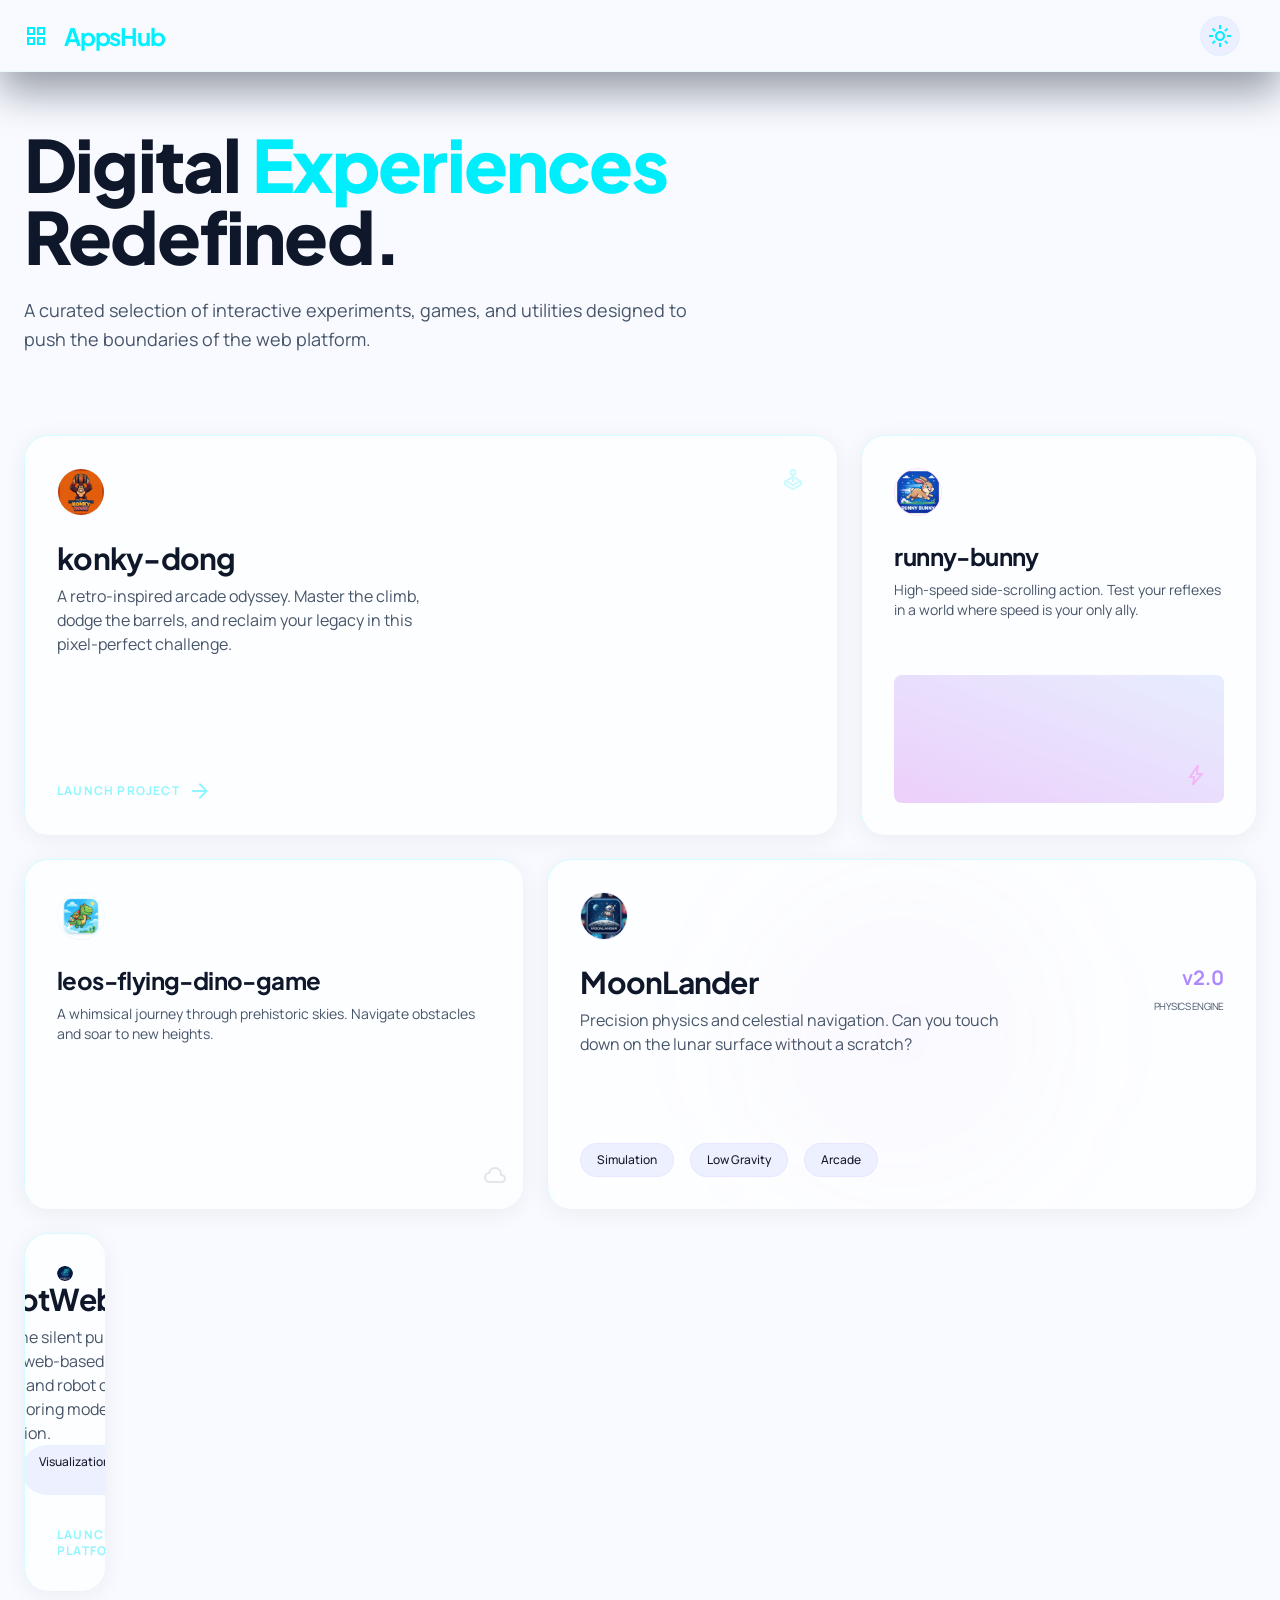
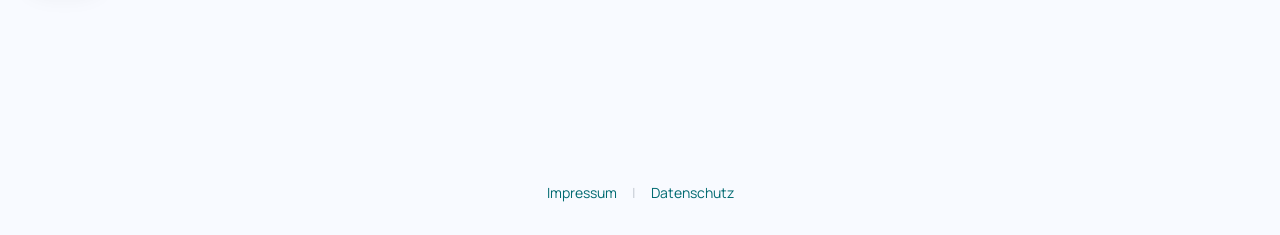
==== commit a2e2d2d9: "feat: add LidarBotWeb project card and update service worker cache" ====
--- a/index.html
+++ b/index.html
@@ -169,6 +169,28 @@
 <div class="px-4 py-2 rounded-full bg-surface-container-high text-xs font-medium border border-tertiary/10">Arcade</div>
 </div>
 </a>
+<!-- Card 5: LidarBotWeb -->
+<a id="card-lidarbotweb" class="md:col-span-12 group relative overflow-hidden glass-card rounded-xl p-8 flex flex-col justify-between min-h-[300px] transition-all duration-500 hover:shadow-[0_0_50px_rgba(0,240,255,0.15)] active:scale-[0.98]" href="https://smeraner.github.io/LidarBotWeb">
+<div class="relative z-10 flex flex-col md:flex-row gap-8 items-center md:items-start text-center md:text-left">
+<div class="w-24 h-24 rounded-full flex-shrink-0 flex items-center justify-center overflow-hidden">
+<img src="assets/lidarbotweb_icon.png" alt="LidarBotWeb" class="w-full h-full object-cover shadow-lg border-2 border-primary/20 rounded-full" loading="lazy">
+</div>
+<div class="relative z-10">
+<h3 class="font-headline text-3xl font-bold text-on-surface mb-2 tracking-tight">LidarBotWeb</h3>
+<p class="font-body text-on-surface-variant max-w-2xl">Visualizing the silent pulse of machines. A web-based lidar visualization and robot control platform exploring modern machine communication.</p>
+<div class="mt-6 flex flex-wrap gap-2 justify-center md:justify-start">
+<div class="px-4 py-2 rounded-full bg-surface-container-high text-xs font-medium border border-primary/10">Robotics</div>
+<div class="px-4 py-2 rounded-full bg-surface-container-high text-xs font-medium border border-primary/10">Visualization</div>
+<div class="px-4 py-2 rounded-full bg-surface-container-high text-xs font-medium border border-primary/10">Real-time</div>
+</div>
+</div>
+</div>
+<div class="flex items-center gap-2 text-primary font-bold tracking-widest text-xs uppercase pt-8">
+<span>Launch Platform</span>
+<span class="material-symbols-outlined text-sm">arrow_forward</span>
+</div>
+<div class="absolute inset-0 bg-gradient-to-br from-primary/5 to-transparent opacity-0 group-hover:opacity-100 transition-opacity"></div>
+</a>
 </div>
 </main>
 
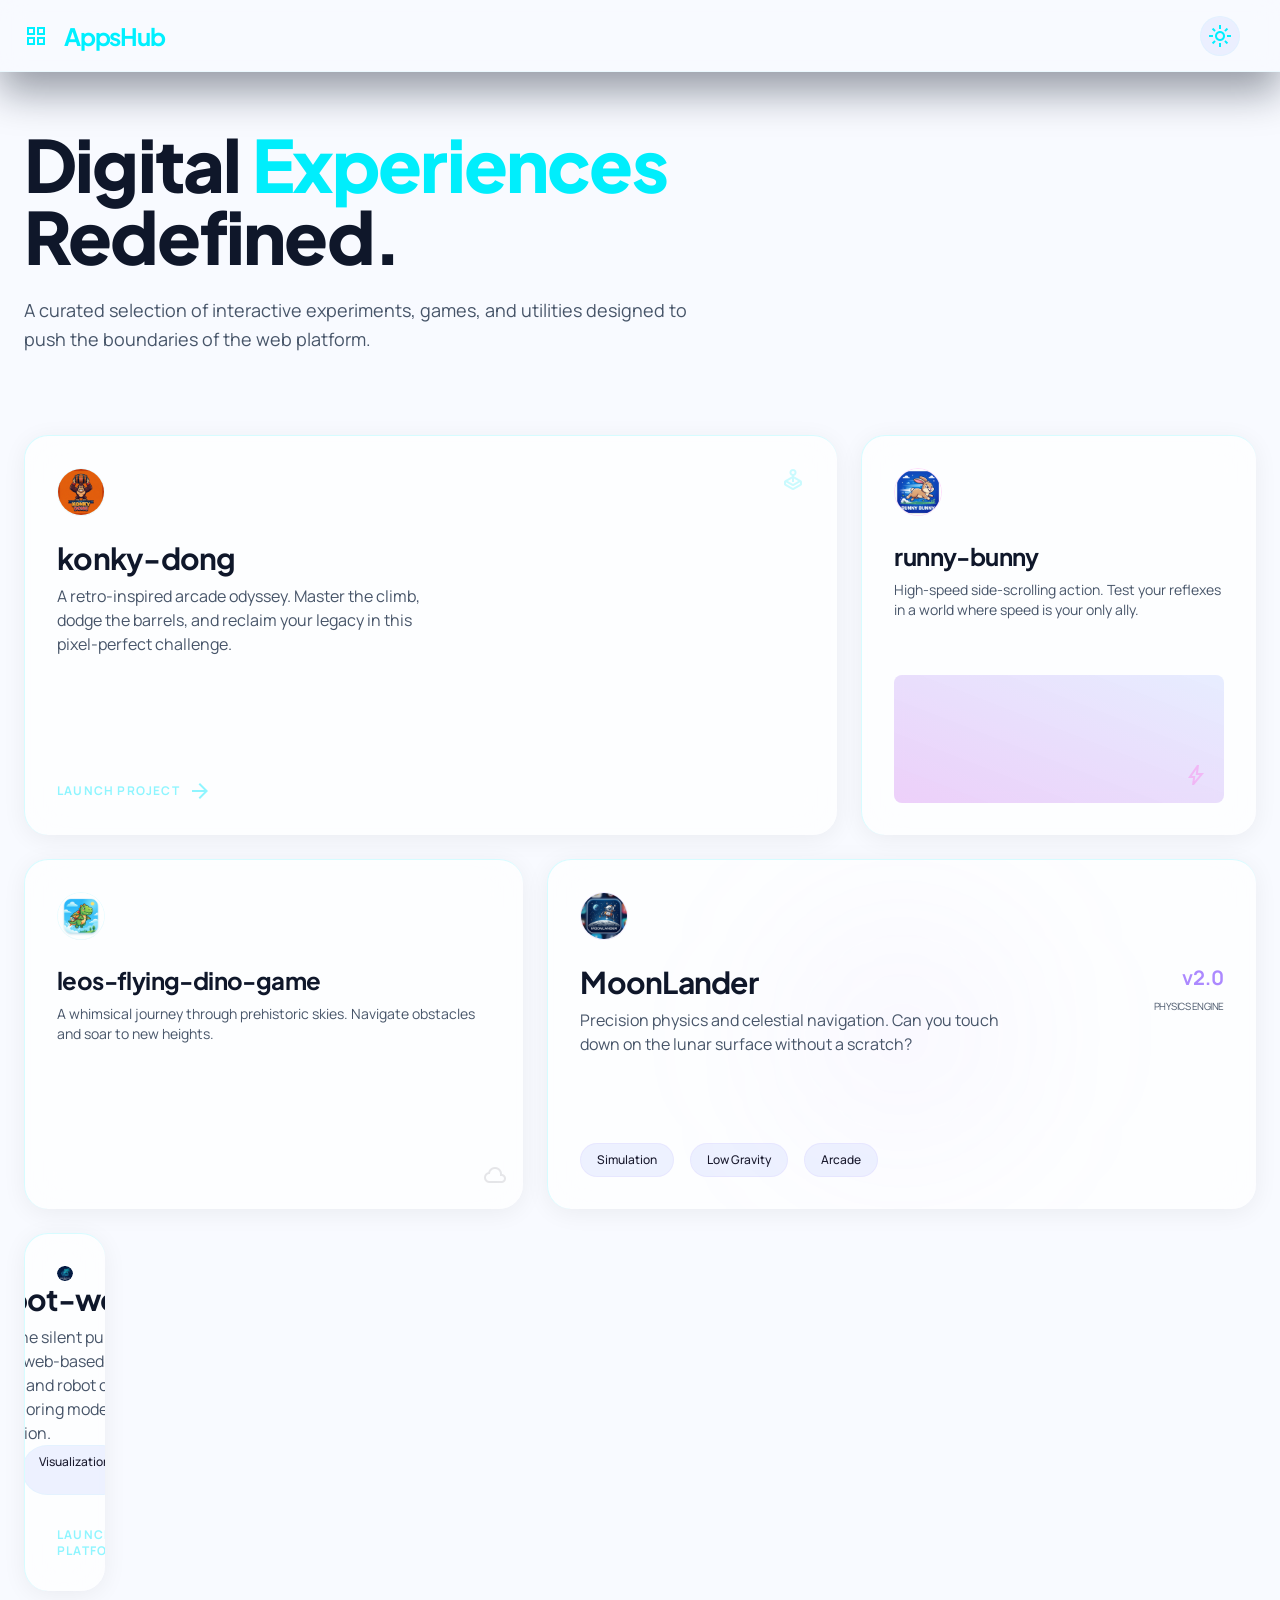
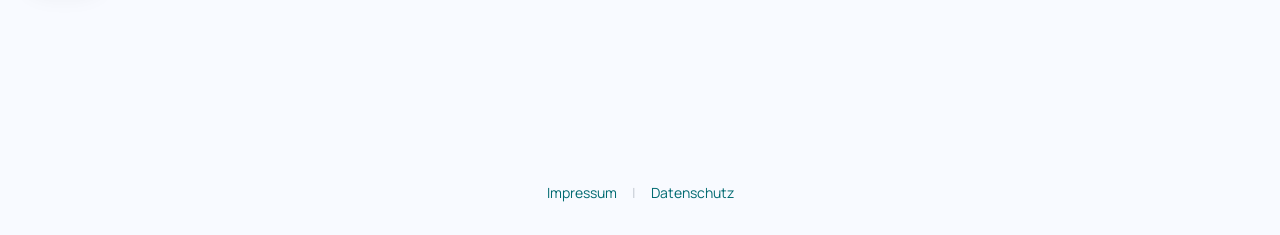
==== commit fab93f9b: "feat: rename LidarBotWeb assets and update service worker cache version" ====
--- a/index.html
+++ b/index.html
@@ -169,14 +169,14 @@
 <div class="px-4 py-2 rounded-full bg-surface-container-high text-xs font-medium border border-tertiary/10">Arcade</div>
 </div>
 </a>
-<!-- Card 5: LidarBotWeb -->
-<a id="card-lidarbotweb" class="md:col-span-12 group relative overflow-hidden glass-card rounded-xl p-8 flex flex-col justify-between min-h-[300px] transition-all duration-500 hover:shadow-[0_0_50px_rgba(0,240,255,0.15)] active:scale-[0.98]" href="https://smeraner.github.io/LidarBotWeb">
+<!-- Card 5: lidar-bot-web -->
+<a id="card-lidar-bot-web" class="md:col-span-12 group relative overflow-hidden glass-card rounded-xl p-8 flex flex-col justify-between min-h-[300px] transition-all duration-500 hover:shadow-[0_0_50px_rgba(0,240,255,0.15)] active:scale-[0.98]" href="https://smeraner.github.io/lidar-bot-web">
 <div class="relative z-10 flex flex-col md:flex-row gap-8 items-center md:items-start text-center md:text-left">
 <div class="w-24 h-24 rounded-full flex-shrink-0 flex items-center justify-center overflow-hidden">
-<img src="assets/lidarbotweb_icon.png" alt="LidarBotWeb" class="w-full h-full object-cover shadow-lg border-2 border-primary/20 rounded-full" loading="lazy">
-</div>
-<div class="relative z-10">
-<h3 class="font-headline text-3xl font-bold text-on-surface mb-2 tracking-tight">LidarBotWeb</h3>
+<img src="assets/lidar-bot-web_icon.png" alt="lidar-bot-web" class="w-full h-full object-cover shadow-lg border-2 border-primary/20 rounded-full" loading="lazy">
+</div>
+<div class="relative z-10">
+<h3 class="font-headline text-3xl font-bold text-on-surface mb-2 tracking-tight">lidar-bot-web</h3>
 <p class="font-body text-on-surface-variant max-w-2xl">Visualizing the silent pulse of machines. A web-based lidar visualization and robot control platform exploring modern machine communication.</p>
 <div class="mt-6 flex flex-wrap gap-2 justify-center md:justify-start">
 <div class="px-4 py-2 rounded-full bg-surface-container-high text-xs font-medium border border-primary/10">Robotics</div>
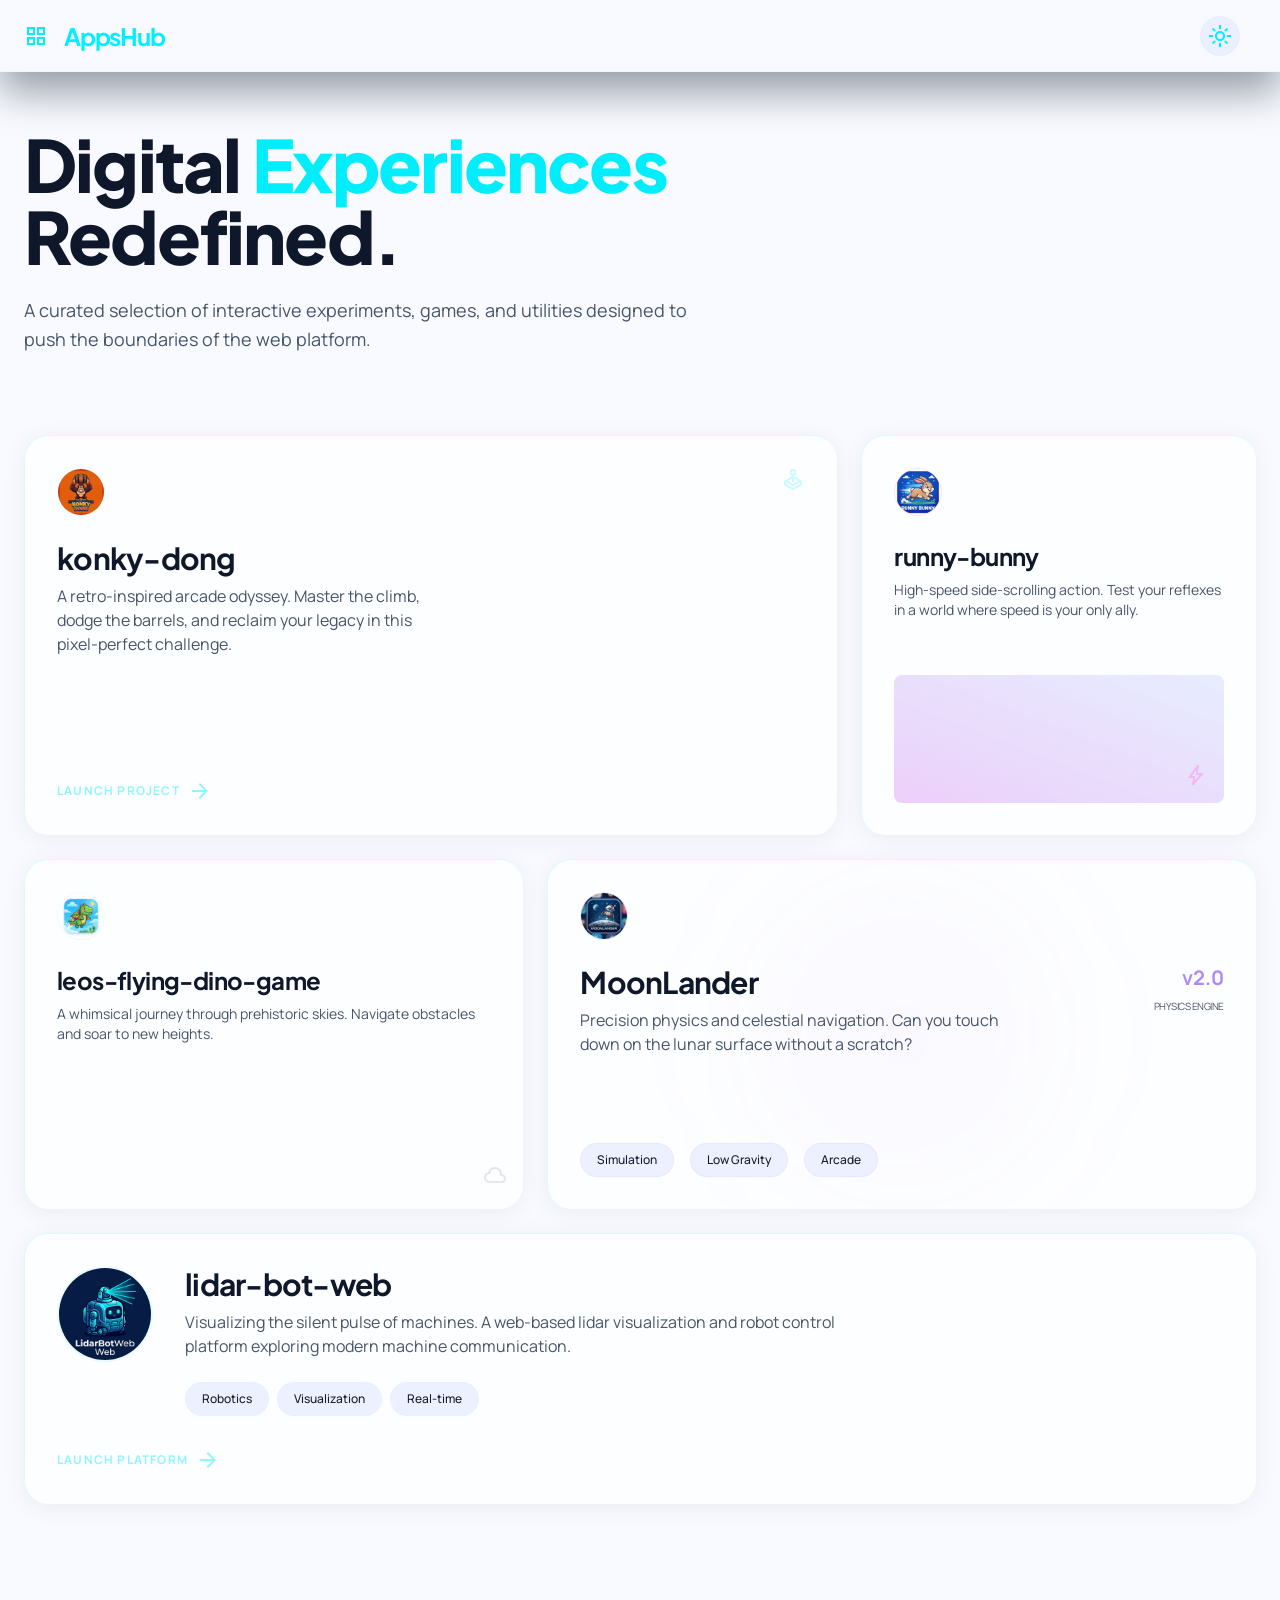
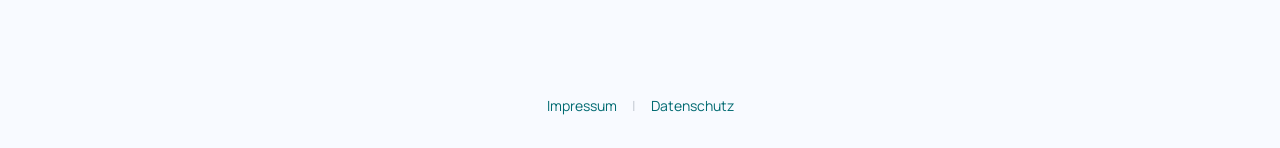
==== commit 847ac0f1: "feat: add favicon support and update service worker cache version" ====
--- a/index.html
+++ b/index.html
@@ -9,6 +9,9 @@
 <link rel="stylesheet" href="style.css">
 <link rel="stylesheet" href="fonts.css">
 <link rel="manifest" href="manifest.json">
+<link rel="icon" type="image/x-icon" href="favicon.ico">
+<link rel="icon" type="image/png" sizes="32x32" href="assets/favicon.png">
+<link rel="apple-touch-icon" href="assets/favicon.png">
 <meta name="theme-color" content="#060e20">
 <script>
     if ('serviceWorker' in navigator) {
--- a/style.css
+++ b/style.css
@@ -1 +1 @@
-*,:after,:before{--tw-border-spacing-x:0;--tw-border-spacing-y:0;--tw-translate-x:0;--tw-translate-y:0;--tw-rotate:0;--tw-skew-x:0;--tw-skew-y:0;--tw-scale-x:1;--tw-scale-y:1;--tw-pan-x: ;--tw-pan-y: ;--tw-pinch-zoom: ;--tw-scroll-snap-strictness:proximity;--tw-gradient-from-position: ;--tw-gradient-via-position: ;--tw-gradient-to-position: ;--tw-ordinal: ;--tw-slashed-zero: ;--tw-numeric-figure: ;--tw-numeric-spacing: ;--tw-numeric-fraction: ;--tw-ring-inset: ;--tw-ring-offset-width:0px;--tw-ring-offset-color:#fff;--tw-ring-color:rgba(59,130,246,.5);--tw-ring-offset-shadow:0 0 #0000;--tw-ring-shadow:0 0 #0000;--tw-shadow:0 0 #0000;--tw-shadow-colored:0 0 #0000;--tw-blur: ;--tw-brightness: ;--tw-contrast: ;--tw-grayscale: ;--tw-hue-rotate: ;--tw-invert: ;--tw-saturate: ;--tw-sepia: ;--tw-drop-shadow: ;--tw-backdrop-blur: ;--tw-backdrop-brightness: ;--tw-backdrop-contrast: ;--tw-backdrop-grayscale: ;--tw-backdrop-hue-rotate: ;--tw-backdrop-invert: ;--tw-backdrop-opacity: ;--tw-backdrop-saturate: ;--tw-backdrop-sepia: ;--tw-contain-size: ;--tw-contain-layout: ;--tw-contain-paint: ;--tw-contain-style: }::backdrop{--tw-border-spacing-x:0;--tw-border-spacing-y:0;--tw-translate-x:0;--tw-translate-y:0;--tw-rotate:0;--tw-skew-x:0;--tw-skew-y:0;--tw-scale-x:1;--tw-scale-y:1;--tw-pan-x: ;--tw-pan-y: ;--tw-pinch-zoom: ;--tw-scroll-snap-strictness:proximity;--tw-gradient-from-position: ;--tw-gradient-via-position: ;--tw-gradient-to-position: ;--tw-ordinal: ;--tw-slashed-zero: ;--tw-numeric-figure: ;--tw-numeric-spacing: ;--tw-numeric-fraction: ;--tw-ring-inset: ;--tw-ring-offset-width:0px;--tw-ring-offset-color:#fff;--tw-ring-color:rgba(59,130,246,.5);--tw-ring-offset-shadow:0 0 #0000;--tw-ring-shadow:0 0 #0000;--tw-shadow:0 0 #0000;--tw-shadow-colored:0 0 #0000;--tw-blur: ;--tw-brightness: ;--tw-contrast: ;--tw-grayscale: ;--tw-hue-rotate: ;--tw-invert: ;--tw-saturate: ;--tw-sepia: ;--tw-drop-shadow: ;--tw-backdrop-blur: ;--tw-backdrop-brightness: ;--tw-backdrop-contrast: ;--tw-backdrop-grayscale: ;--tw-backdrop-hue-rotate: ;--tw-backdrop-invert: ;--tw-backdrop-opacity: ;--tw-backdrop-saturate: ;--tw-backdrop-sepia: ;--tw-contain-size: ;--tw-contain-layout: ;--tw-contain-paint: ;--tw-contain-style: }/*! tailwindcss v3.4.19 | MIT License | https://tailwindcss.com*/*,:after,:before{box-sizing:border-box;border:0 solid #e5e7eb}:after,:before{--tw-content:""}:host,html{line-height:1.5;-webkit-text-size-adjust:100%;-moz-tab-size:4;-o-tab-size:4;tab-size:4;font-family:ui-sans-serif,system-ui,sans-serif,Apple Color Emoji,Segoe UI Emoji,Segoe UI Symbol,Noto Color Emoji;font-feature-settings:normal;font-variation-settings:normal;-webkit-tap-highlight-color:transparent}body{margin:0;line-height:inherit}hr{height:0;color:inherit;border-top-width:1px}abbr:where([title]){-webkit-text-decoration:underline dotted;text-decoration:underline dotted}h1,h2,h3,h4,h5,h6{font-size:inherit;font-weight:inherit}a{color:inherit;text-decoration:inherit}b,strong{font-weight:bolder}code,kbd,pre,samp{font-family:ui-monospace,SFMono-Regular,Menlo,Monaco,Consolas,Liberation Mono,Courier New,monospace;font-feature-settings:normal;font-variation-settings:normal;font-size:1em}small{font-size:80%}sub,sup{font-size:75%;line-height:0;position:relative;vertical-align:baseline}sub{bottom:-.25em}sup{top:-.5em}table{text-indent:0;border-color:inherit;border-collapse:collapse}button,input,optgroup,select,textarea{font-family:inherit;font-feature-settings:inherit;font-variation-settings:inherit;font-size:100%;font-weight:inherit;line-height:inherit;letter-spacing:inherit;color:inherit;margin:0;padding:0}button,select{text-transform:none}button,input:where([type=button]),input:where([type=reset]),input:where([type=submit]){-webkit-appearance:button;background-color:transparent;background-image:none}:-moz-focusring{outline:auto}:-moz-ui-invalid{box-shadow:none}progress{vertical-align:baseline}::-webkit-inner-spin-button,::-webkit-outer-spin-button{height:auto}[type=search]{-webkit-appearance:textfield;outline-offset:-2px}::-webkit-search-decoration{-webkit-appearance:none}::-webkit-file-upload-button{-webkit-appearance:button;font:inherit}summary{display:list-item}blockquote,dd,dl,figure,h1,h2,h3,h4,h5,h6,hr,p,pre{margin:0}fieldset{margin:0}fieldset,legend{padding:0}menu,ol,ul{list-style:none;margin:0;padding:0}dialog{padding:0}textarea{resize:vertical}input::-moz-placeholder,textarea::-moz-placeholder{opacity:1;color:#9ca3af}input::placeholder,textarea::placeholder{opacity:1;color:#9ca3af}[role=button],button{cursor:pointer}:disabled{cursor:default}audio,canvas,embed,iframe,img,object,svg,video{display:block;vertical-align:middle}img,video{max-width:100%;height:auto}[hidden]:where(:not([hidden=until-found])){display:none}.fixed{position:fixed}.absolute{position:absolute}.relative{position:relative}.inset-0{inset:0}.bottom-0{bottom:0}.bottom-4{bottom:1rem}.left-0{left:0}.left-1\/2{left:50%}.right-0{right:0}.right-4{right:1rem}.top-0{top:0}.top-1\/2{top:50%}.z-10{z-index:10}.z-50{z-index:50}.mx-3{margin-left:.75rem;margin-right:.75rem}.mx-auto{margin-left:auto;margin-right:auto}.mb-2{margin-bottom:.5rem}.mb-20{margin-bottom:5rem}.mb-6{margin-bottom:1.5rem}.ml-auto{margin-left:auto}.mr-4{margin-right:1rem}.mt-8{margin-top:2rem}.block{display:block}.flex{display:flex}.grid{display:grid}.hidden{display:none}.h-10{height:2.5rem}.h-12{height:3rem}.h-32{height:8rem}.h-64{height:16rem}.h-\[1px\]{height:1px}.h-full{height:100%}.min-h-\[350px\]{min-height:350px}.min-h-\[400px\]{min-height:400px}.min-h-screen{min-height:100vh}.w-10{width:2.5rem}.w-12{width:3rem}.w-64{width:16rem}.w-full{width:100%}.max-w-2xl{max-width:42rem}.max-w-7xl{max-width:80rem}.max-w-md{max-width:28rem}.max-w-sm{max-width:24rem}.-translate-x-1\/2{--tw-translate-x:-50%}.-translate-x-1\/2,.-translate-y-1\/2{transform:translate(var(--tw-translate-x),var(--tw-translate-y)) rotate(var(--tw-rotate)) skewX(var(--tw-skew-x)) skewY(var(--tw-skew-y)) scaleX(var(--tw-scale-x)) scaleY(var(--tw-scale-y))}.-translate-y-1\/2{--tw-translate-y:-50%}.grid-cols-1{grid-template-columns:repeat(1,minmax(0,1fr))}.flex-col{flex-direction:column}.items-start{align-items:flex-start}.items-center{align-items:center}.justify-center{justify-content:center}.justify-between{justify-content:space-between}.gap-2{gap:.5rem}.gap-4{gap:1rem}.gap-6{gap:1.5rem}.overflow-hidden{overflow:hidden}.rounded-full{border-radius:9999px}.rounded-lg{border-radius:.5rem}.rounded-xl{border-radius:1.5rem}.border{border-width:1px}.border-primary\/10{border-color:rgba(143,245,255,.1)}.border-primary\/20{border-color:rgba(143,245,255,.2)}.border-secondary\/20{border-color:rgba(255,89,227,.2)}.border-tertiary\/10{border-color:rgba(172,137,255,.1)}.border-tertiary\/20{border-color:rgba(172,137,255,.2)}.bg-\[\#060e20\]\/60{background-color:rgba(6,14,32,.6)}.bg-surface-container-high{--tw-bg-opacity:1;background-color:rgb(20 31 56/var(--tw-bg-opacity,1))}.bg-surface-container-highest{--tw-bg-opacity:1;background-color:rgb(25 37 64/var(--tw-bg-opacity,1))}.bg-tertiary\/5{background-color:rgba(172,137,255,.05)}.bg-gradient-to-b{background-image:linear-gradient(to bottom,var(--tw-gradient-stops))}.bg-gradient-to-br{background-image:linear-gradient(to bottom right,var(--tw-gradient-stops))}.bg-gradient-to-tr{background-image:linear-gradient(to top right,var(--tw-gradient-stops))}.from-\[\#00F0FF\]\/10{--tw-gradient-from:rgba(0,240,255,.1) var(--tw-gradient-from-position);--tw-gradient-to:rgba(0,240,255,0) var(--tw-gradient-to-position);--tw-gradient-stops:var(--tw-gradient-from),var(--tw-gradient-to)}.from-primary\/5{--tw-gradient-from:rgba(143,245,255,.05) var(--tw-gradient-from-position);--tw-gradient-to:rgba(143,245,255,0) var(--tw-gradient-to-position);--tw-gradient-stops:var(--tw-gradient-from),var(--tw-gradient-to)}.from-secondary\/20{--tw-gradient-from:rgba(255,89,227,.2) var(--tw-gradient-from-position);--tw-gradient-to:rgba(255,89,227,0) var(--tw-gradient-to-position);--tw-gradient-stops:var(--tw-gradient-from),var(--tw-gradient-to)}.from-secondary\/5{--tw-gradient-from:rgba(255,89,227,.05) var(--tw-gradient-from-position);--tw-gradient-to:rgba(255,89,227,0) var(--tw-gradient-to-position);--tw-gradient-stops:var(--tw-gradient-from),var(--tw-gradient-to)}.to-transparent{--tw-gradient-to:transparent var(--tw-gradient-to-position)}.object-cover{-o-object-fit:cover;object-fit:cover}.p-4{padding:1rem}.p-8{padding:2rem}.px-4{padding-left:1rem;padding-right:1rem}.px-6{padding-left:1.5rem;padding-right:1.5rem}.py-2{padding-top:.5rem;padding-bottom:.5rem}.py-4{padding-top:1rem;padding-bottom:1rem}.py-8{padding-top:2rem;padding-bottom:2rem}.pb-40{padding-bottom:10rem}.pt-32{padding-top:8rem}.pt-6{padding-top:1.5rem}.pt-8{padding-top:2rem}.text-center{text-align:center}.text-right{text-align:right}.font-\[\'Plus_Jakarta_Sans\'\]{font-family:Plus Jakarta Sans}.font-body{font-family:Manrope}.font-headline{font-family:Plus Jakarta Sans}.text-2xl{font-size:1.5rem;line-height:2rem}.text-3xl{font-size:1.875rem;line-height:2.25rem}.text-4xl{font-size:2.25rem;line-height:2.5rem}.text-5xl{font-size:3rem;line-height:1}.text-6xl{font-size:3.75rem;line-height:1}.text-9xl{font-size:8rem;line-height:1}.text-\[10px\]{font-size:10px}.text-lg{font-size:1.125rem;line-height:1.75rem}.text-sm{font-size:.875rem;line-height:1.25rem}.text-xl{font-size:1.25rem;line-height:1.75rem}.text-xs{font-size:.75rem;line-height:1rem}.font-bold{font-weight:700}.font-extrabold{font-weight:800}.font-medium{font-weight:500}.uppercase{text-transform:uppercase}.leading-relaxed{line-height:1.625}.tracking-tight{letter-spacing:-.025em}.tracking-tighter{letter-spacing:-.05em}.tracking-widest{letter-spacing:.1em}.text-\[\#00F0FF\]{--tw-text-opacity:1;color:rgb(0 240 255/var(--tw-text-opacity,1))}.text-on-surface{--tw-text-opacity:1;color:rgb(222 229 255/var(--tw-text-opacity,1))}.text-on-surface-variant{--tw-text-opacity:1;color:rgb(163 170 196/var(--tw-text-opacity,1))}.text-primary{--tw-text-opacity:1;color:rgb(143 245 255/var(--tw-text-opacity,1))}.text-primary-dim{--tw-text-opacity:1;color:rgb(0 222 236/var(--tw-text-opacity,1))}.text-primary-fixed{--tw-text-opacity:1;color:rgb(0 238 252/var(--tw-text-opacity,1))}.text-secondary\/30{color:rgba(255,89,227,.3)}.text-tertiary{--tw-text-opacity:1;color:rgb(172 137 255/var(--tw-text-opacity,1))}.opacity-0{opacity:0}.opacity-10{opacity:.1}.opacity-20{opacity:.2}.opacity-30{opacity:.3}.shadow-\[0_20px_40px_rgba\(6\2c 14\2c 32\2c 0\.4\)\]{--tw-shadow:0 20px 40px rgba(6,14,32,.4);--tw-shadow-colored:0 20px 40px var(--tw-shadow-color)}.shadow-\[0_20px_40px_rgba\(6\2c 14\2c 32\2c 0\.4\)\],.shadow-lg{box-shadow:var(--tw-ring-offset-shadow,0 0 #0000),var(--tw-ring-shadow,0 0 #0000),var(--tw-shadow)}.shadow-lg{--tw-shadow:0 10px 15px -3px rgba(0,0,0,.1),0 4px 6px -4px rgba(0,0,0,.1);--tw-shadow-colored:0 10px 15px -3px var(--tw-shadow-color),0 4px 6px -4px var(--tw-shadow-color)}.blur{--tw-blur:blur(8px)}.blur,.blur-\[80px\]{filter:var(--tw-blur) var(--tw-brightness) var(--tw-contrast) var(--tw-grayscale) var(--tw-hue-rotate) var(--tw-invert) var(--tw-saturate) var(--tw-sepia) var(--tw-drop-shadow)}.blur-\[80px\]{--tw-blur:blur(80px)}.backdrop-blur-md{--tw-backdrop-blur:blur(12px)}.backdrop-blur-md,.backdrop-filter{-webkit-backdrop-filter:var(--tw-backdrop-blur) var(--tw-backdrop-brightness) var(--tw-backdrop-contrast) var(--tw-backdrop-grayscale) var(--tw-backdrop-hue-rotate) var(--tw-backdrop-invert) var(--tw-backdrop-opacity) var(--tw-backdrop-saturate) var(--tw-backdrop-sepia);backdrop-filter:var(--tw-backdrop-blur) var(--tw-backdrop-brightness) var(--tw-backdrop-contrast) var(--tw-backdrop-grayscale) var(--tw-backdrop-hue-rotate) var(--tw-backdrop-invert) var(--tw-backdrop-opacity) var(--tw-backdrop-saturate) var(--tw-backdrop-sepia)}.transition-all{transition-property:all;transition-timing-function:cubic-bezier(.4,0,.2,1);transition-duration:.15s}.transition-opacity{transition-property:opacity;transition-timing-function:cubic-bezier(.4,0,.2,1);transition-duration:.15s}.transition-transform{transition-property:transform;transition-timing-function:cubic-bezier(.4,0,.2,1);transition-duration:.15s}.duration-500{transition-duration:.5s}.selection\:bg-primary ::-moz-selection{--tw-bg-opacity:1;background-color:rgb(143 245 255/var(--tw-bg-opacity,1))}.selection\:bg-primary ::selection{--tw-bg-opacity:1;background-color:rgb(143 245 255/var(--tw-bg-opacity,1))}.selection\:text-on-primary ::-moz-selection{--tw-text-opacity:1;color:rgb(0 93 99/var(--tw-text-opacity,1))}.selection\:text-on-primary ::selection{--tw-text-opacity:1;color:rgb(0 93 99/var(--tw-text-opacity,1))}.selection\:bg-primary::-moz-selection{--tw-bg-opacity:1;background-color:rgb(143 245 255/var(--tw-bg-opacity,1))}.selection\:bg-primary::selection{--tw-bg-opacity:1;background-color:rgb(143 245 255/var(--tw-bg-opacity,1))}.selection\:text-on-primary::-moz-selection{--tw-text-opacity:1;color:rgb(0 93 99/var(--tw-text-opacity,1))}.selection\:text-on-primary::selection{--tw-text-opacity:1;color:rgb(0 93 99/var(--tw-text-opacity,1))}.hover\:underline:hover{text-decoration-line:underline}.hover\:shadow-\[0_0_50px_rgba\(0\2c 240\2c 255\2c 0\.15\)\]:hover{--tw-shadow:0 0 50px rgba(0,240,255,.15);--tw-shadow-colored:0 0 50px var(--tw-shadow-color);box-shadow:var(--tw-ring-offset-shadow,0 0 #0000),var(--tw-ring-shadow,0 0 #0000),var(--tw-shadow)}.hover\:shadow-\[0_0_50px_rgba\(143\2c 245\2c 255\2c 0\.1\)\]:hover{--tw-shadow:0 0 50px rgba(143,245,255,.1);--tw-shadow-colored:0 0 50px var(--tw-shadow-color);box-shadow:var(--tw-ring-offset-shadow,0 0 #0000),var(--tw-ring-shadow,0 0 #0000),var(--tw-shadow)}.hover\:shadow-\[0_0_50px_rgba\(177\2c 144\2c 255\2c 0\.15\)\]:hover{--tw-shadow:0 0 50px rgba(177,144,255,.15);--tw-shadow-colored:0 0 50px var(--tw-shadow-color);box-shadow:var(--tw-ring-offset-shadow,0 0 #0000),var(--tw-ring-shadow,0 0 #0000),var(--tw-shadow)}.hover\:shadow-\[0_0_50px_rgba\(255\2c 89\2c 227\2c 0\.15\)\]:hover{--tw-shadow:0 0 50px rgba(255,89,227,.15);--tw-shadow-colored:0 0 50px var(--tw-shadow-color);box-shadow:var(--tw-ring-offset-shadow,0 0 #0000),var(--tw-ring-shadow,0 0 #0000),var(--tw-shadow)}.active\:scale-95:active{--tw-scale-x:.95;--tw-scale-y:.95}.active\:scale-95:active,.active\:scale-\[0\.98\]:active{transform:translate(var(--tw-translate-x),var(--tw-translate-y)) rotate(var(--tw-rotate)) skewX(var(--tw-skew-x)) skewY(var(--tw-skew-y)) scaleX(var(--tw-scale-x)) scaleY(var(--tw-scale-y))}.active\:scale-\[0\.98\]:active{--tw-scale-x:0.98;--tw-scale-y:0.98}.group:hover .group-hover\:opacity-100{opacity:1}.group:hover .group-hover\:opacity-20{opacity:.2}.group:hover .group-hover\:opacity-40{opacity:.4}@media (min-width:640px){.sm\:block{display:block}}@media (min-width:768px){.md\:col-span-4{grid-column:span 4/span 4}.md\:col-span-5{grid-column:span 5/span 5}.md\:col-span-7{grid-column:span 7/span 7}.md\:col-span-8{grid-column:span 8/span 8}.md\:grid-cols-12{grid-template-columns:repeat(12,minmax(0,1fr))}.md\:text-left{text-align:left}.md\:text-7xl{font-size:4.5rem;line-height:1}}+*,:after,:before{--tw-border-spacing-x:0;--tw-border-spacing-y:0;--tw-translate-x:0;--tw-translate-y:0;--tw-rotate:0;--tw-skew-x:0;--tw-skew-y:0;--tw-scale-x:1;--tw-scale-y:1;--tw-pan-x: ;--tw-pan-y: ;--tw-pinch-zoom: ;--tw-scroll-snap-strictness:proximity;--tw-gradient-from-position: ;--tw-gradient-via-position: ;--tw-gradient-to-position: ;--tw-ordinal: ;--tw-slashed-zero: ;--tw-numeric-figure: ;--tw-numeric-spacing: ;--tw-numeric-fraction: ;--tw-ring-inset: ;--tw-ring-offset-width:0px;--tw-ring-offset-color:#fff;--tw-ring-color:rgba(59,130,246,.5);--tw-ring-offset-shadow:0 0 #0000;--tw-ring-shadow:0 0 #0000;--tw-shadow:0 0 #0000;--tw-shadow-colored:0 0 #0000;--tw-blur: ;--tw-brightness: ;--tw-contrast: ;--tw-grayscale: ;--tw-hue-rotate: ;--tw-invert: ;--tw-saturate: ;--tw-sepia: ;--tw-drop-shadow: ;--tw-backdrop-blur: ;--tw-backdrop-brightness: ;--tw-backdrop-contrast: ;--tw-backdrop-grayscale: ;--tw-backdrop-hue-rotate: ;--tw-backdrop-invert: ;--tw-backdrop-opacity: ;--tw-backdrop-saturate: ;--tw-backdrop-sepia: ;--tw-contain-size: ;--tw-contain-layout: ;--tw-contain-paint: ;--tw-contain-style: }::backdrop{--tw-border-spacing-x:0;--tw-border-spacing-y:0;--tw-translate-x:0;--tw-translate-y:0;--tw-rotate:0;--tw-skew-x:0;--tw-skew-y:0;--tw-scale-x:1;--tw-scale-y:1;--tw-pan-x: ;--tw-pan-y: ;--tw-pinch-zoom: ;--tw-scroll-snap-strictness:proximity;--tw-gradient-from-position: ;--tw-gradient-via-position: ;--tw-gradient-to-position: ;--tw-ordinal: ;--tw-slashed-zero: ;--tw-numeric-figure: ;--tw-numeric-spacing: ;--tw-numeric-fraction: ;--tw-ring-inset: ;--tw-ring-offset-width:0px;--tw-ring-offset-color:#fff;--tw-ring-color:rgba(59,130,246,.5);--tw-ring-offset-shadow:0 0 #0000;--tw-ring-shadow:0 0 #0000;--tw-shadow:0 0 #0000;--tw-shadow-colored:0 0 #0000;--tw-blur: ;--tw-brightness: ;--tw-contrast: ;--tw-grayscale: ;--tw-hue-rotate: ;--tw-invert: ;--tw-saturate: ;--tw-sepia: ;--tw-drop-shadow: ;--tw-backdrop-blur: ;--tw-backdrop-brightness: ;--tw-backdrop-contrast: ;--tw-backdrop-grayscale: ;--tw-backdrop-hue-rotate: ;--tw-backdrop-invert: ;--tw-backdrop-opacity: ;--tw-backdrop-saturate: ;--tw-backdrop-sepia: ;--tw-contain-size: ;--tw-contain-layout: ;--tw-contain-paint: ;--tw-contain-style: }/*! tailwindcss v3.4.19 | MIT License | https://tailwindcss.com*/*,:after,:before{box-sizing:border-box;border:0 solid #e5e7eb}:after,:before{--tw-content:""}:host,html{line-height:1.5;-webkit-text-size-adjust:100%;-moz-tab-size:4;-o-tab-size:4;tab-size:4;font-family:ui-sans-serif,system-ui,sans-serif,Apple Color Emoji,Segoe UI Emoji,Segoe UI Symbol,Noto Color Emoji;font-feature-settings:normal;font-variation-settings:normal;-webkit-tap-highlight-color:transparent}body{margin:0;line-height:inherit}hr{height:0;color:inherit;border-top-width:1px}abbr:where([title]){-webkit-text-decoration:underline dotted;text-decoration:underline dotted}h1,h2,h3,h4,h5,h6{font-size:inherit;font-weight:inherit}a{color:inherit;text-decoration:inherit}b,strong{font-weight:bolder}code,kbd,pre,samp{font-family:ui-monospace,SFMono-Regular,Menlo,Monaco,Consolas,Liberation Mono,Courier New,monospace;font-feature-settings:normal;font-variation-settings:normal;font-size:1em}small{font-size:80%}sub,sup{font-size:75%;line-height:0;position:relative;vertical-align:baseline}sub{bottom:-.25em}sup{top:-.5em}table{text-indent:0;border-color:inherit;border-collapse:collapse}button,input,optgroup,select,textarea{font-family:inherit;font-feature-settings:inherit;font-variation-settings:inherit;font-size:100%;font-weight:inherit;line-height:inherit;letter-spacing:inherit;color:inherit;margin:0;padding:0}button,select{text-transform:none}button,input:where([type=button]),input:where([type=reset]),input:where([type=submit]){-webkit-appearance:button;background-color:transparent;background-image:none}:-moz-focusring{outline:auto}:-moz-ui-invalid{box-shadow:none}progress{vertical-align:baseline}::-webkit-inner-spin-button,::-webkit-outer-spin-button{height:auto}[type=search]{-webkit-appearance:textfield;outline-offset:-2px}::-webkit-search-decoration{-webkit-appearance:none}::-webkit-file-upload-button{-webkit-appearance:button;font:inherit}summary{display:list-item}blockquote,dd,dl,figure,h1,h2,h3,h4,h5,h6,hr,p,pre{margin:0}fieldset{margin:0}fieldset,legend{padding:0}menu,ol,ul{list-style:none;margin:0;padding:0}dialog{padding:0}textarea{resize:vertical}input::-moz-placeholder,textarea::-moz-placeholder{opacity:1;color:#9ca3af}input::placeholder,textarea::placeholder{opacity:1;color:#9ca3af}[role=button],button{cursor:pointer}:disabled{cursor:default}audio,canvas,embed,iframe,img,object,svg,video{display:block;vertical-align:middle}img,video{max-width:100%;height:auto}[hidden]:where(:not([hidden=until-found])){display:none}.fixed{position:fixed}.absolute{position:absolute}.relative{position:relative}.inset-0{inset:0}.bottom-0{bottom:0}.bottom-4{bottom:1rem}.left-0{left:0}.left-1\/2{left:50%}.right-0{right:0}.right-4{right:1rem}.top-0{top:0}.top-1\/2{top:50%}.z-10{z-index:10}.z-50{z-index:50}.mx-3{margin-left:.75rem;margin-right:.75rem}.mx-auto{margin-left:auto;margin-right:auto}.mb-2{margin-bottom:.5rem}.mb-20{margin-bottom:5rem}.mb-6{margin-bottom:1.5rem}.ml-auto{margin-left:auto}.mr-4{margin-right:1rem}.mt-8{margin-top:2rem}.block{display:block}.flex{display:flex}.grid{display:grid}.hidden{display:none}.h-10{height:2.5rem}.h-12{height:3rem}.h-32{height:8rem}.h-64{height:16rem}.h-\[1px\]{height:1px}.h-full{height:100%}.min-h-\[350px\]{min-height:350px}.min-h-\[400px\]{min-height:400px}.min-h-screen{min-height:100vh}.w-10{width:2.5rem}.w-12{width:3rem}.w-64{width:16rem}.w-full{width:100%}.max-w-2xl{max-width:42rem}.max-w-7xl{max-width:80rem}.max-w-md{max-width:28rem}.max-w-sm{max-width:24rem}.-translate-x-1\/2{--tw-translate-x:-50%}.-translate-x-1\/2,.-translate-y-1\/2{transform:translate(var(--tw-translate-x),var(--tw-translate-y)) rotate(var(--tw-rotate)) skewX(var(--tw-skew-x)) skewY(var(--tw-skew-y)) scaleX(var(--tw-scale-x)) scaleY(var(--tw-scale-y))}.-translate-y-1\/2{--tw-translate-y:-50%}.grid-cols-1{grid-template-columns:repeat(1,minmax(0,1fr))}.flex-col{flex-direction:column}.items-start{align-items:flex-start}.items-center{align-items:center}.justify-center{justify-content:center}.justify-between{justify-content:space-between}.gap-2{gap:.5rem}.gap-4{gap:1rem}.gap-6{gap:1.5rem}.overflow-hidden{overflow:hidden}.rounded-full{border-radius:9999px}.rounded-lg{border-radius:.5rem}.rounded-xl{border-radius:1.5rem}.border{border-width:1px}.border-primary\/10{border-color:rgba(143,245,255,.1)}.border-primary\/20{border-color:rgba(143,245,255,.2)}.border-secondary\/20{border-color:rgba(255,89,227,.2)}.border-tertiary\/10{border-color:rgba(172,137,255,.1)}.border-tertiary\/20{border-color:rgba(172,137,255,.2)}.bg-\[\#060e20\]\/60{background-color:rgba(6,14,32,.6)}.bg-surface-container-high{--tw-bg-opacity:1;background-color:rgb(20 31 56/var(--tw-bg-opacity,1))}.bg-surface-container-highest{--tw-bg-opacity:1;background-color:rgb(25 37 64/var(--tw-bg-opacity,1))}.bg-tertiary\/5{background-color:rgba(172,137,255,.05)}.bg-gradient-to-b{background-image:linear-gradient(to bottom,var(--tw-gradient-stops))}.bg-gradient-to-br{background-image:linear-gradient(to bottom right,var(--tw-gradient-stops))}.bg-gradient-to-tr{background-image:linear-gradient(to top right,var(--tw-gradient-stops))}.from-\[\#00F0FF\]\/10{--tw-gradient-from:rgba(0,240,255,.1) var(--tw-gradient-from-position);--tw-gradient-to:rgba(0,240,255,0) var(--tw-gradient-to-position);--tw-gradient-stops:var(--tw-gradient-from),var(--tw-gradient-to)}.from-primary\/5{--tw-gradient-from:rgba(143,245,255,.05) var(--tw-gradient-from-position);--tw-gradient-to:rgba(143,245,255,0) var(--tw-gradient-to-position);--tw-gradient-stops:var(--tw-gradient-from),var(--tw-gradient-to)}.from-secondary\/20{--tw-gradient-from:rgba(255,89,227,.2) var(--tw-gradient-from-position);--tw-gradient-to:rgba(255,89,227,0) var(--tw-gradient-to-position);--tw-gradient-stops:var(--tw-gradient-from),var(--tw-gradient-to)}.from-secondary\/5{--tw-gradient-from:rgba(255,89,227,.05) var(--tw-gradient-from-position);--tw-gradient-to:rgba(255,89,227,0) var(--tw-gradient-to-position);--tw-gradient-stops:var(--tw-gradient-from),var(--tw-gradient-to)}.to-transparent{--tw-gradient-to:transparent var(--tw-gradient-to-position)}.gap-8{gap:2rem}.w-24{width:6rem}.h-24{height:6rem}.flex-shrink-0{flex-shrink:0}.border-2{border-width:2px}.mt-6{margin-top:1.5rem}.flex-wrap{flex-wrap:wrap}.object-cover{-o-object-fit:cover;object-fit:cover}.p-4{padding:1rem}.p-8{padding:2rem}.px-4{padding-left:1rem;padding-right:1rem}.px-6{padding-left:1.5rem;padding-right:1.5rem}.py-2{padding-top:.5rem;padding-bottom:.5rem}.py-4{padding-top:1rem;padding-bottom:1rem}.py-8{padding-top:2rem;padding-bottom:2rem}.pb-40{padding-bottom:10rem}.pt-32{padding-top:8rem}.pt-6{padding-top:1.5rem}.pt-8{padding-top:2rem}.text-center{text-align:center}.text-right{text-align:right}.font-\[\'Plus_Jakarta_Sans\'\]{font-family:Plus Jakarta Sans}.font-body{font-family:Manrope}.font-headline{font-family:Plus Jakarta Sans}.text-2xl{font-size:1.5rem;line-height:2rem}.text-3xl{font-size:1.875rem;line-height:2.25rem}.text-4xl{font-size:2.25rem;line-height:2.5rem}.text-5xl{font-size:3rem;line-height:1}.text-6xl{font-size:3.75rem;line-height:1}.text-9xl{font-size:8rem;line-height:1}.text-\[10px\]{font-size:10px}.text-lg{font-size:1.125rem;line-height:1.75rem}.text-sm{font-size:.875rem;line-height:1.25rem}.text-xl{font-size:1.25rem;line-height:1.75rem}.text-xs{font-size:.75rem;line-height:1rem}.font-bold{font-weight:700}.font-extrabold{font-weight:800}.font-medium{font-weight:500}.uppercase{text-transform:uppercase}.leading-relaxed{line-height:1.625}.tracking-tight{letter-spacing:-.025em}.tracking-tighter{letter-spacing:-.05em}.tracking-widest{letter-spacing:.1em}.text-\[\#00F0FF\]{--tw-text-opacity:1;color:rgb(0 240 255/var(--tw-text-opacity,1))}.text-on-surface{--tw-text-opacity:1;color:rgb(222 229 255/var(--tw-text-opacity,1))}.text-on-surface-variant{--tw-text-opacity:1;color:rgb(163 170 196/var(--tw-text-opacity,1))}.text-primary{--tw-text-opacity:1;color:rgb(143 245 255/var(--tw-text-opacity,1))}.text-primary-dim{--tw-text-opacity:1;color:rgb(0 222 236/var(--tw-text-opacity,1))}.text-primary-fixed{--tw-text-opacity:1;color:rgb(0 238 252/var(--tw-text-opacity,1))}.text-secondary\/30{color:rgba(255,89,227,.3)}.text-tertiary{--tw-text-opacity:1;color:rgb(172 137 255/var(--tw-text-opacity,1))}.opacity-0{opacity:0}.opacity-10{opacity:.1}.opacity-20{opacity:.2}.opacity-30{opacity:.3}.shadow-\[0_20px_40px_rgba\(6\2c 14\2c 32\2c 0\.4\)\]{--tw-shadow:0 20px 40px rgba(6,14,32,.4);--tw-shadow-colored:0 20px 40px var(--tw-shadow-color)}.shadow-\[0_20px_40px_rgba\(6\2c 14\2c 32\2c 0\.4\)\],.shadow-lg{box-shadow:var(--tw-ring-offset-shadow,0 0 #0000),var(--tw-ring-shadow,0 0 #0000),var(--tw-shadow)}.shadow-lg{--tw-shadow:0 10px 15px -3px rgba(0,0,0,.1),0 4px 6px -4px rgba(0,0,0,.1);--tw-shadow-colored:0 10px 15px -3px var(--tw-shadow-color),0 4px 6px -4px var(--tw-shadow-color)}.blur{--tw-blur:blur(8px)}.blur,.blur-\[80px\]{filter:var(--tw-blur) var(--tw-brightness) var(--tw-contrast) var(--tw-grayscale) var(--tw-hue-rotate) var(--tw-invert) var(--tw-saturate) var(--tw-sepia) var(--tw-drop-shadow)}.blur-\[80px\]{--tw-blur:blur(80px)}.backdrop-blur-md{--tw-backdrop-blur:blur(12px)}.backdrop-blur-md,.backdrop-filter{-webkit-backdrop-filter:var(--tw-backdrop-blur) var(--tw-backdrop-brightness) var(--tw-backdrop-contrast) var(--tw-backdrop-grayscale) var(--tw-backdrop-hue-rotate) var(--tw-backdrop-invert) var(--tw-backdrop-opacity) var(--tw-backdrop-saturate) var(--tw-backdrop-sepia);backdrop-filter:var(--tw-backdrop-blur) var(--tw-backdrop-brightness) var(--tw-backdrop-contrast) var(--tw-backdrop-grayscale) var(--tw-backdrop-hue-rotate) var(--tw-backdrop-invert) var(--tw-backdrop-opacity) var(--tw-backdrop-saturate) var(--tw-backdrop-sepia)}.transition-all{transition-property:all;transition-timing-function:cubic-bezier(.4,0,.2,1);transition-duration:.15s}.transition-opacity{transition-property:opacity;transition-timing-function:cubic-bezier(.4,0,.2,1);transition-duration:.15s}.transition-transform{transition-property:transform;transition-timing-function:cubic-bezier(.4,0,.2,1);transition-duration:.15s}.duration-500{transition-duration:.5s}.selection\:bg-primary ::-moz-selection{--tw-bg-opacity:1;background-color:rgb(143 245 255/var(--tw-bg-opacity,1))}.selection\:bg-primary ::selection{--tw-bg-opacity:1;background-color:rgb(143 245 255/var(--tw-bg-opacity,1))}.selection\:text-on-primary ::-moz-selection{--tw-text-opacity:1;color:rgb(0 93 99/var(--tw-text-opacity,1))}.selection\:text-on-primary ::selection{--tw-text-opacity:1;color:rgb(0 93 99/var(--tw-text-opacity,1))}.selection\:bg-primary::-moz-selection{--tw-bg-opacity:1;background-color:rgb(143 245 255/var(--tw-bg-opacity,1))}.selection\:bg-primary::selection{--tw-bg-opacity:1;background-color:rgb(143 245 255/var(--tw-bg-opacity,1))}.selection\:text-on-primary::-moz-selection{--tw-text-opacity:1;color:rgb(0 93 99/var(--tw-text-opacity,1))}.selection\:text-on-primary::selection{--tw-text-opacity:1;color:rgb(0 93 99/var(--tw-text-opacity,1))}.hover\:underline:hover{text-decoration-line:underline}.hover\:shadow-\[0_0_50px_rgba\(0\2c 240\2c 255\2c 0\.15\)\]:hover{--tw-shadow:0 0 50px rgba(0,240,255,.15);--tw-shadow-colored:0 0 50px var(--tw-shadow-color);box-shadow:var(--tw-ring-offset-shadow,0 0 #0000),var(--tw-ring-shadow,0 0 #0000),var(--tw-shadow)}.hover\:shadow-\[0_0_50px_rgba\(143\2c 245\2c 255\2c 0\.1\)\]:hover{--tw-shadow:0 0 50px rgba(143,245,255,.1);--tw-shadow-colored:0 0 50px var(--tw-shadow-color);box-shadow:var(--tw-ring-offset-shadow,0 0 #0000),var(--tw-ring-shadow,0 0 #0000),var(--tw-shadow)}.hover\:shadow-\[0_0_50px_rgba\(177\2c 144\2c 255\2c 0\.15\)\]:hover{--tw-shadow:0 0 50px rgba(177,144,255,.15);--tw-shadow-colored:0 0 50px var(--tw-shadow-color);box-shadow:var(--tw-ring-offset-shadow,0 0 #0000),var(--tw-ring-shadow,0 0 #0000),var(--tw-shadow)}.hover\:shadow-\[0_0_50px_rgba\(255\2c 89\2c 227\2c 0\.15\)\]:hover{--tw-shadow:0 0 50px rgba(255,89,227,.15);--tw-shadow-colored:0 0 50px var(--tw-shadow-color);box-shadow:var(--tw-ring-offset-shadow,0 0 #0000),var(--tw-ring-shadow,0 0 #0000),var(--tw-shadow)}.active\:scale-95:active{--tw-scale-x:.95;--tw-scale-y:.95}.active\:scale-95:active,.active\:scale-\[0\.98\]:active{transform:translate(var(--tw-translate-x),var(--tw-translate-y)) rotate(var(--tw-rotate)) skewX(var(--tw-skew-x)) skewY(var(--tw-skew-y)) scaleX(var(--tw-scale-x)) scaleY(var(--tw-scale-y))}.active\:scale-\[0\.98\]:active{--tw-scale-x:0.98;--tw-scale-y:0.98}.group:hover .group-hover\:opacity-100{opacity:1}.group:hover .group-hover\:opacity-20{opacity:.2}.group:hover .group-hover\:opacity-40{opacity:.4}@media (min-width:640px){.sm\:block{display:block}}@media (min-width:768px){.md\:col-span-4{grid-column:span 4/span 4}.md\:col-span-5{grid-column:span 5/span 5}.md\:col-span-7{grid-column:span 7/span 7}.md\:col-span-8{grid-column:span 8/span 8}.md\:col-span-12{grid-column:span 12/span 12}.md\:grid-cols-12{grid-template-columns:repeat(12,minmax(0,1fr))}.md\:text-left{text-align:left}.md\:flex-row{flex-direction:row}.md\:items-start{align-items:flex-start}.md\:justify-start{justify-content:flex-start}.md\:text-7xl{font-size:4.5rem;line-height:1}}
